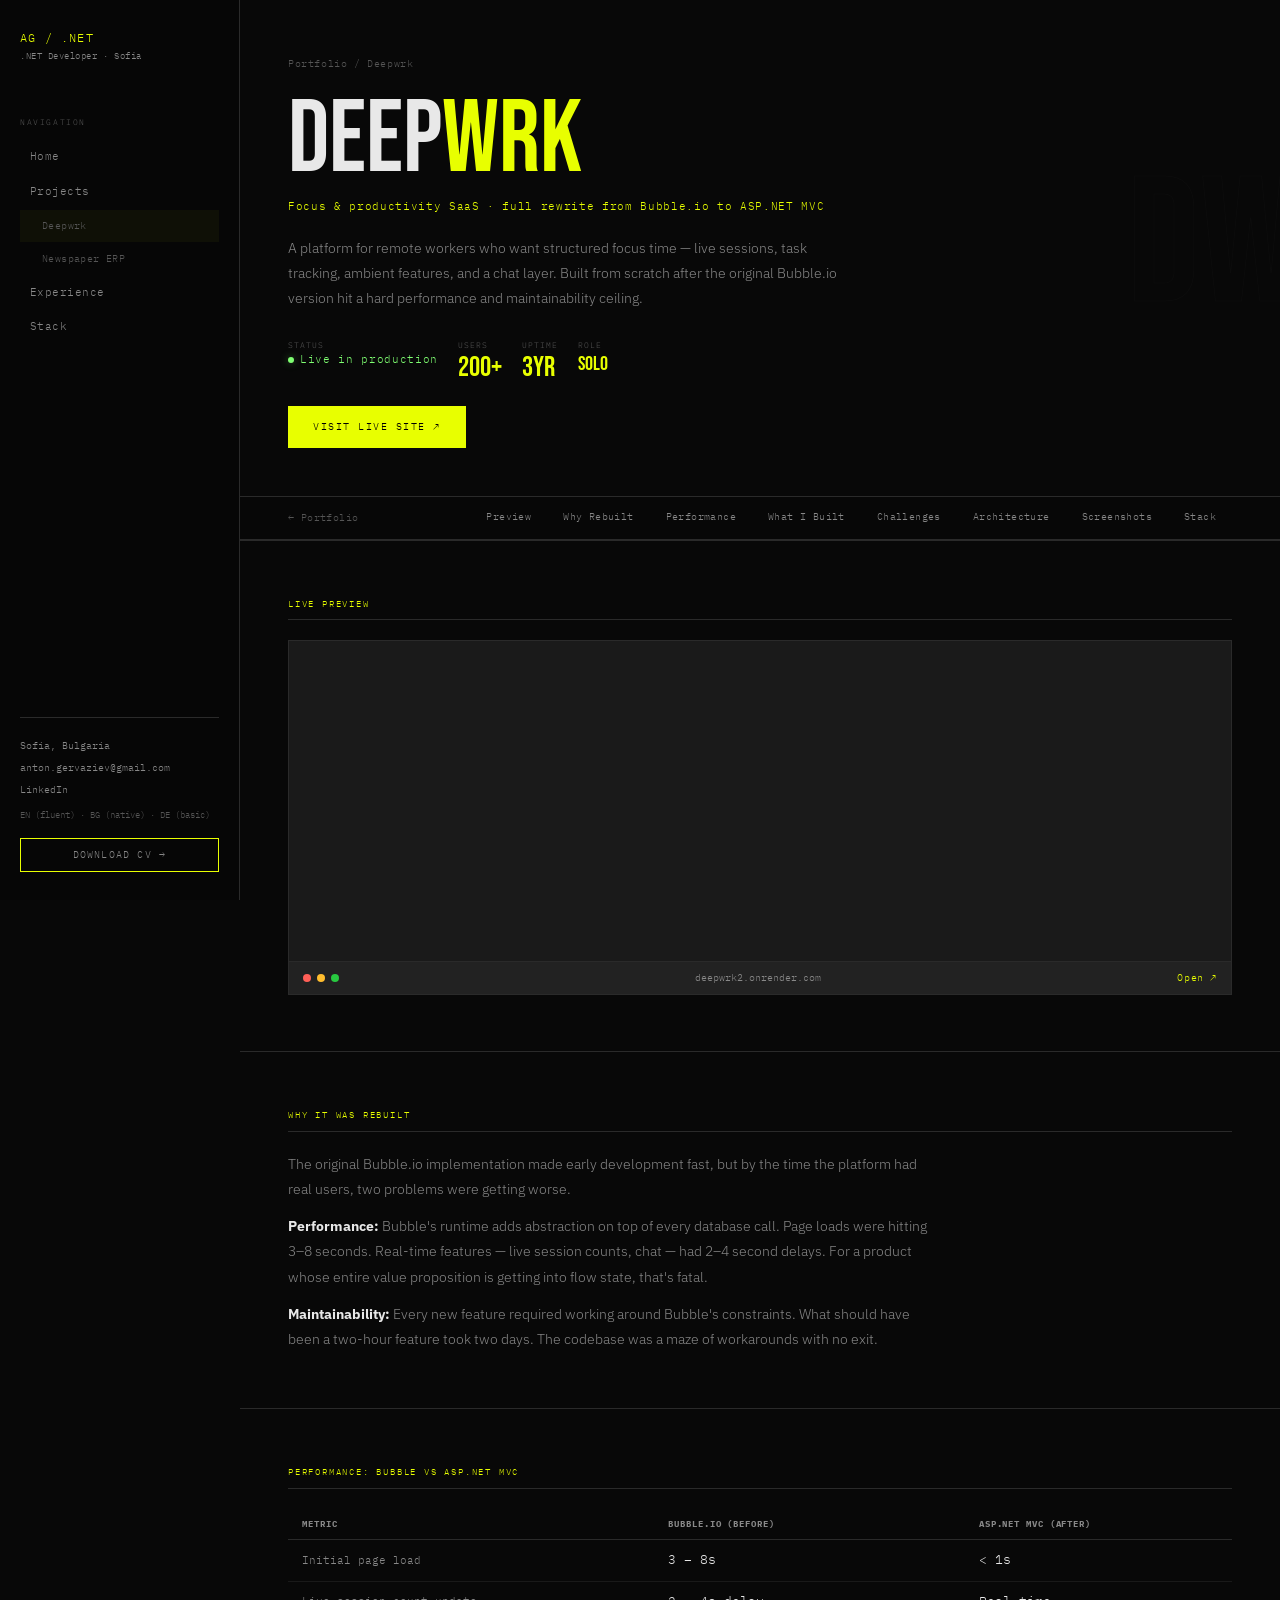
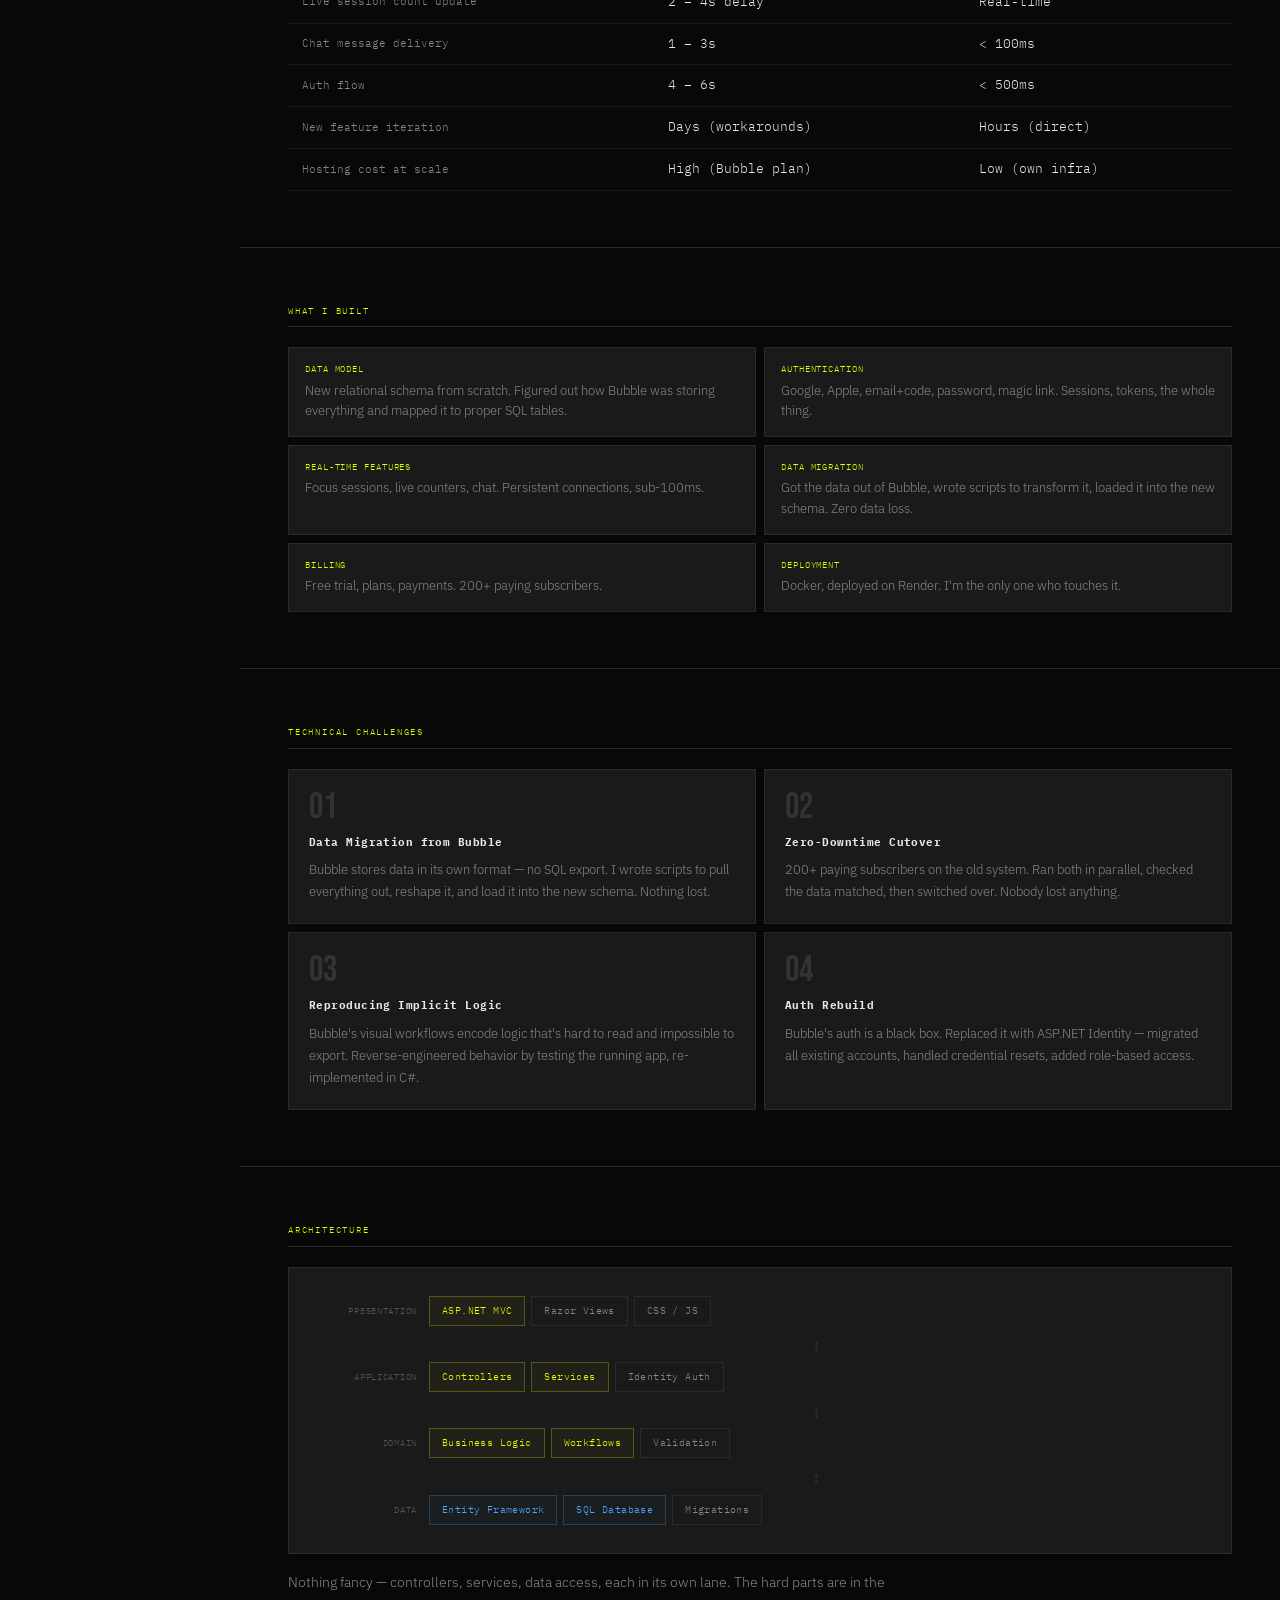
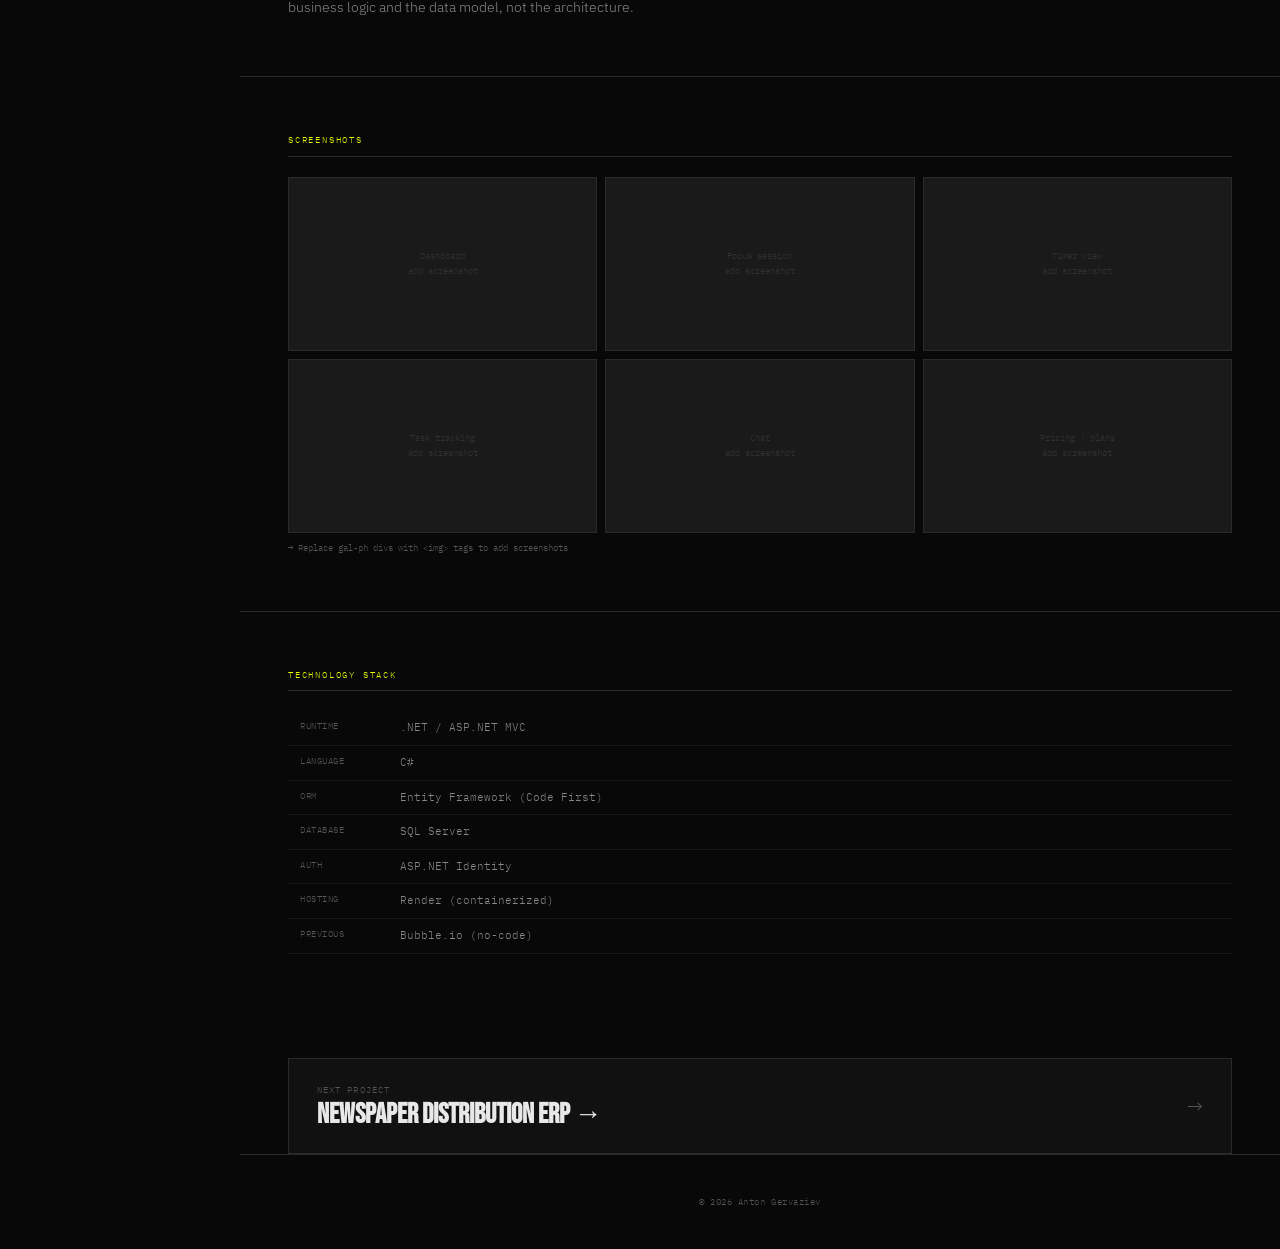
==== deepwrk.html @ 45babeec "Initial commit: portfolio split into 3 pages + shared CSS Co-Authored-By: Claude Opus 4.6 <noreply@a" ====
<!DOCTYPE html>
<html lang="en">
<head>
<meta charset="UTF-8">
<meta name="viewport" content="width=device-width, initial-scale=1.0">
<title>Deepwrk — Anton Gervaziev</title>
<link rel="preconnect" href="https://fonts.googleapis.com">
<link href="https://fonts.googleapis.com/css2?family=Bebas+Neue&family=IBM+Plex+Mono:wght@400;500&family=IBM+Plex+Sans:ital,wght@0,300;0,400;0,500;1,300&display=swap" rel="stylesheet">
<link rel="stylesheet" href="style.css">
</head>
<body>

<!-- ═══════════════════ SIDEBAR ═══════════════════ -->
<aside class="sidebar" id="sidebar">
  <div class="sb-identity">
    <a class="sb-name" href="index.html">AG / .NET</a>
    <div class="sb-role">.NET Developer · Sofia</div>
  </div>

  <div class="sb-label">Navigation</div>
  <div class="sb-nav">
    <a href="index.html">Home</a>
    <a href="index.html#projects">Projects</a>
    <a class="sb-sub active" href="deepwrk.html">Deepwrk</a>
    <a class="sb-sub" href="newspaper.html">Newspaper ERP</a>
    <a href="index.html#experience">Experience</a>
    <a href="index.html#skills">Stack</a>
  </div>

  <div class="sb-contact">
    <div class="location">Sofia, Bulgaria</div>
    <a href="mailto:anton.gervaziev@gmail.com">anton.gervaziev@gmail.com</a>
    <a href="https://linkedin.com/in/antongervaziev-6888199a" target="_blank">LinkedIn</a>
    <div class="languages">EN (fluent) · BG (native) · DE (basic)</div>
    <a class="cv-btn" href="Anton_Gervaziev_CV.pdf" download>Download CV →</a>
  </div>
</aside>

<header class="mobile-header">
  <div class="mh-inner">
    <a class="mh-name" href="index.html">AG / .NET</a>
    <button class="mh-menu" onclick="document.getElementById('sidebar').classList.toggle('open');document.getElementById('overlay').classList.toggle('open');">Menu</button>
  </div>
</header>
<div class="sidebar-overlay" id="overlay" onclick="document.getElementById('sidebar').classList.remove('open');this.classList.remove('open');"></div>

<div class="main">

  <div class="proj-hero" id="dw-overview">
    <div class="bg-text">DW</div>
    <div class="breadcrumb"><a href="index.html">Portfolio</a> / Deepwrk</div>
    <div class="title">Deep<em>Wrk</em></div>
    <div class="sub">Focus & productivity SaaS · full rewrite from Bubble.io to ASP.NET MVC</div>
    <p class="desc">A platform for remote workers who want structured focus time — live sessions, task tracking, ambient features, and a chat layer. Built from scratch after the original Bubble.io version hit a hard performance and maintainability ceiling.</p>
    <div class="meta-bar">
      <div class="meta-item"><div class="meta-label">Status</div><div class="meta-value live">Live in production</div></div>
      <div class="meta-item"><div class="meta-label">Users</div><div class="meta-value">200+</div></div>
      <div class="meta-item"><div class="meta-label">Uptime</div><div class="meta-value">3yr</div></div>
      <div class="meta-item"><div class="meta-label">Role</div><div class="meta-value" style="font-size:20px;">Solo</div></div>
    </div>
    <a class="visit-btn" href="https://deepwrk2.onrender.com" target="_blank" rel="noopener">Visit live site ↗</a>
  </div>

  <nav class="proj-nav">
    <a class="back-link" href="index.html">← Portfolio</a>
    <a href="#dw-preview">Preview</a>
    <a href="#dw-why">Why Rebuilt</a>
    <a href="#dw-performance">Performance</a>
    <a href="#dw-built">What I Built</a>
    <a href="#dw-challenges">Challenges</a>
    <a href="#dw-architecture">Architecture</a>
    <a href="#dw-screens">Screenshots</a>
    <a href="#dw-stack">Stack</a>
  </nav>

  <div class="pd-section" id="dw-preview">
    <div class="pd-label">Live Preview</div>
    <div class="preview-box">
      <div class="preview-box-inner"><iframe src="https://deepwrk2.onrender.com" loading="lazy" title="Deepwrk" sandbox="allow-scripts allow-same-origin"></iframe></div>
      <div class="preview-box-bar"><div class="preview-dots"><div class="preview-dot" style="background:#ff5f57;"></div><div class="preview-dot" style="background:#ffbd2e;"></div><div class="preview-dot" style="background:#28c840;"></div></div><div class="preview-url">deepwrk2.onrender.com</div><a href="https://deepwrk2.onrender.com" target="_blank" class="preview-link">Open ↗</a></div>
    </div>
  </div>

  <div class="pd-section" id="dw-why">
    <div class="pd-label">Why It Was Rebuilt</div>
    <div class="pd-text">
      <p>The original Bubble.io implementation made early development fast, but by the time the platform had real users, two problems were getting worse.</p>
      <p><strong>Performance:</strong> Bubble's runtime adds abstraction on top of every database call. Page loads were hitting 3–8 seconds. Real-time features — live session counts, chat — had 2–4 second delays. For a product whose entire value proposition is getting into flow state, that's fatal.</p>
      <p><strong>Maintainability:</strong> Every new feature required working around Bubble's constraints. What should have been a two-hour feature took two days. The codebase was a maze of workarounds with no exit.</p>
    </div>
  </div>

  <div class="pd-section" id="dw-performance">
    <div class="pd-label">Performance: Bubble vs ASP.NET MVC</div>
    <table class="perf-t">
      <thead><tr><th>Metric</th><th>Bubble.io (before)</th><th>ASP.NET MVC (after)</th></tr></thead>
      <tbody>
        <tr><td>Initial page load</td><td class="bad">3 – 8s</td><td class="good">&lt; 1s</td></tr>
        <tr><td>Live session count update</td><td class="bad">2 – 4s delay</td><td class="good">Real-time</td></tr>
        <tr><td>Chat message delivery</td><td class="bad">1 – 3s</td><td class="good">&lt; 100ms</td></tr>
        <tr><td>Auth flow</td><td class="bad">4 – 6s</td><td class="good">&lt; 500ms</td></tr>
        <tr><td>New feature iteration</td><td class="bad">Days (workarounds)</td><td class="good">Hours (direct)</td></tr>
        <tr><td>Hosting cost at scale</td><td class="bad">High (Bubble plan)</td><td class="good">Low (own infra)</td></tr>
      </tbody>
    </table>
  </div>

  <div class="pd-section" id="dw-built">
    <div class="pd-label">What I Built</div>
    <div class="tech-grid">
      <div class="tg-item"><div class="tg-label">Data model</div><div class="tg-val">New relational schema from scratch. Figured out how Bubble was storing everything and mapped it to proper SQL tables.</div></div>
      <div class="tg-item"><div class="tg-label">Authentication</div><div class="tg-val">Google, Apple, email+code, password, magic link. Sessions, tokens, the whole thing.</div></div>
      <div class="tg-item"><div class="tg-label">Real-time features</div><div class="tg-val">Focus sessions, live counters, chat. Persistent connections, sub-100ms.</div></div>
      <div class="tg-item"><div class="tg-label">Data migration</div><div class="tg-val">Got the data out of Bubble, wrote scripts to transform it, loaded it into the new schema. Zero data loss.</div></div>
      <div class="tg-item"><div class="tg-label">Billing</div><div class="tg-val">Free trial, plans, payments. 200+ paying subscribers.</div></div>
      <div class="tg-item"><div class="tg-label">Deployment</div><div class="tg-val">Docker, deployed on Render. I'm the only one who touches it.</div></div>
    </div>
  </div>

  <div class="pd-section" id="dw-challenges">
    <div class="pd-label">Technical Challenges</div>
    <div class="challenge-grid">
      <div class="challenge-card"><div class="num">01</div><h4>Data Migration from Bubble</h4><p>Bubble stores data in its own format — no SQL export. I wrote scripts to pull everything out, reshape it, and load it into the new schema. Nothing lost.</p></div>
      <div class="challenge-card"><div class="num">02</div><h4>Zero-Downtime Cutover</h4><p>200+ paying subscribers on the old system. Ran both in parallel, checked the data matched, then switched over. Nobody lost anything.</p></div>
      <div class="challenge-card"><div class="num">03</div><h4>Reproducing Implicit Logic</h4><p>Bubble's visual workflows encode logic that's hard to read and impossible to export. Reverse-engineered behavior by testing the running app, re-implemented in C#.</p></div>
      <div class="challenge-card"><div class="num">04</div><h4>Auth Rebuild</h4><p>Bubble's auth is a black box. Replaced it with ASP.NET Identity — migrated all existing accounts, handled credential resets, added role-based access.</p></div>
    </div>
  </div>

  <div class="pd-section" id="dw-architecture">
    <div class="pd-label">Architecture</div>
    <div class="arch-box">
      <div class="arch-layer"><div class="arch-label">Presentation</div><div class="arch-blocks"><div class="arch-block p">ASP.NET MVC</div><div class="arch-block s">Razor Views</div><div class="arch-block s">CSS / JS</div></div></div>
      <div class="arch-arrow">↕</div>
      <div class="arch-layer"><div class="arch-label">Application</div><div class="arch-blocks"><div class="arch-block p">Controllers</div><div class="arch-block p">Services</div><div class="arch-block s">Identity Auth</div></div></div>
      <div class="arch-arrow">↕</div>
      <div class="arch-layer"><div class="arch-label">Domain</div><div class="arch-blocks"><div class="arch-block p">Business Logic</div><div class="arch-block p">Workflows</div><div class="arch-block s">Validation</div></div></div>
      <div class="arch-arrow">↕</div>
      <div class="arch-layer"><div class="arch-label">Data</div><div class="arch-blocks"><div class="arch-block d">Entity Framework</div><div class="arch-block d">SQL Database</div><div class="arch-block s">Migrations</div></div></div>
    </div>
    <div class="pd-text" style="margin-top:16px;"><p>Nothing fancy — controllers, services, data access, each in its own lane. The hard parts are in the business logic and the data model, not the architecture.</p></div>
  </div>

  <div class="pd-section" id="dw-screens">
    <div class="pd-label">Screenshots</div>
    <div class="gallery">
      <div class="gal-item"><div class="gal-ph">Dashboard<br>add screenshot</div></div>
      <div class="gal-item"><div class="gal-ph">Focus session<br>add screenshot</div></div>
      <div class="gal-item"><div class="gal-ph">Timer view<br>add screenshot</div></div>
      <div class="gal-item"><div class="gal-ph">Task tracking<br>add screenshot</div></div>
      <div class="gal-item"><div class="gal-ph">Chat<br>add screenshot</div></div>
      <div class="gal-item"><div class="gal-ph">Pricing / plans<br>add screenshot</div></div>
    </div>
    <p style="font-family:var(--mono);font-size:9px;color:var(--muted);margin-top:8px;">→ Replace gal-ph divs with &lt;img&gt; tags to add screenshots</p>
  </div>

  <div class="pd-section" id="dw-stack">
    <div class="pd-label">Technology Stack</div>
    <div class="stack-table">
      <span class="sk-label">Runtime</span><span class="sk-val">.NET / ASP.NET MVC</span>
      <span class="sk-label">Language</span><span class="sk-val">C#</span>
      <span class="sk-label">ORM</span><span class="sk-val">Entity Framework (Code First)</span>
      <span class="sk-label">Database</span><span class="sk-val">SQL Server</span>
      <span class="sk-label">Auth</span><span class="sk-val">ASP.NET Identity</span>
      <span class="sk-label">Hosting</span><span class="sk-val">Render (containerized)</span>
      <span class="sk-label">Previous</span><span class="sk-val">Bubble.io (no-code)</span>
    </div>
  </div>

  <a class="next-project" href="newspaper.html"><div><div class="next-label">Next Project</div><h3>Newspaper Distribution ERP →</h3></div><span class="arrow">→</span></a>
  <div class="detail-footer">© 2026 Anton Gervaziev</div>

</div>

<script>
// Scroll-tracking for inline project nav
window.addEventListener('scroll',()=>{
  const sections=document.querySelectorAll('.proj-hero[id], .pd-section[id]');
  let current='';
  sections.forEach(s=>{
    const rect=s.getBoundingClientRect();
    if(rect.top<=150) current=s.getAttribute('id');
  });
  document.querySelectorAll('.proj-nav a[href^="#"]').forEach(a=>{
    a.classList.remove('active');
    if(a.getAttribute('href')==='#'+current) a.classList.add('active');
  });
});
</script>
</body>
</html>
---- style.css ----
:root{
  --bg:#080808;--bg2:#111;--bg3:#1a1a1a;--bg4:#222;--sidebar-bg:#060606;
  --border:#2a2a2a;--border2:#333;
  --text:#e8e8e8;--muted:#555;--muted2:#888;
  --accent:#e8ff00;--accent2:#ff4500;--blue:#4da6ff;
  --display:'Bebas Neue',sans-serif;
  --sans:'IBM Plex Sans',sans-serif;
  --mono:'IBM Plex Mono',monospace;
}
*{margin:0;padding:0;box-sizing:border-box;}
html{scroll-behavior:smooth;}
body{background:var(--bg);color:var(--text);font-family:var(--sans);font-weight:300;line-height:1.6;overflow-x:hidden;}

/* ═══ SIDEBAR ═══ */
.sidebar{position:fixed;top:0;left:0;width:240px;height:100vh;background:var(--sidebar-bg);border-right:1px solid var(--border);display:flex;flex-direction:column;padding:28px 20px;overflow-y:auto;z-index:50;}
.sb-identity{margin-bottom:28px;}
.sb-name{font-family:var(--mono);font-size:12px;color:var(--accent);letter-spacing:.1em;text-decoration:none;display:block;margin-bottom:2px;}
.sb-role{font-family:var(--mono);font-size:9px;color:var(--muted2);letter-spacing:.06em;}
.sb-label{font-family:var(--mono);font-size:8px;letter-spacing:.2em;text-transform:uppercase;color:var(--muted);margin-bottom:12px;margin-top:24px;}
.sb-label:first-child{margin-top:0;}
.sb-nav{display:flex;flex-direction:column;gap:1px;}
.sb-nav a{display:block;padding:8px 10px;font-family:var(--mono);font-size:11px;color:var(--muted2);text-decoration:none;letter-spacing:.04em;transition:all .15s;}
.sb-nav a:hover{color:var(--text);background:var(--bg3);}
.sb-nav a.active{color:var(--accent);background:rgba(232,255,0,.04);}
.sb-nav a.sb-sub{padding-left:22px;font-size:10px;color:var(--muted);}
.sb-nav a.sb-sub:hover{color:var(--text);}
.sb-contact{margin-top:auto;padding-top:20px;border-top:1px solid var(--border);display:flex;flex-direction:column;gap:6px;}
.sb-contact .location{font-family:var(--mono);font-size:10px;color:var(--muted2);}
.sb-contact a{font-family:var(--mono);font-size:10px;color:var(--muted2);text-decoration:none;transition:color .15s;}
.sb-contact a:hover{color:var(--accent);}
.sb-contact .languages{font-family:var(--mono);font-size:9px;color:var(--muted);margin-top:4px;}
.cv-btn{display:inline-block;margin-top:10px;padding:8px 14px;font-family:var(--mono);font-size:9px;letter-spacing:.12em;text-transform:uppercase;color:var(--accent);border:1px solid var(--accent);text-align:center;transition:all .2s;}
.cv-btn:hover{background:var(--accent);color:#000;}

/* ═══ MOBILE ═══ */
.mobile-header{display:none;position:fixed;top:0;left:0;right:0;z-index:30;background:rgba(8,8,8,.95);border-bottom:1px solid var(--border);padding:14px 20px;}
.mh-inner{display:flex;align-items:center;justify-content:space-between;}
.mobile-header .mh-name{font-family:var(--mono);font-size:12px;color:var(--accent);text-decoration:none;letter-spacing:.1em;}
.mobile-header .mh-menu{background:none;border:1px solid var(--border);color:var(--muted2);padding:6px 12px;font-family:var(--mono);font-size:9px;cursor:pointer;letter-spacing:.1em;text-transform:uppercase;}
.sidebar-overlay{display:none;position:fixed;inset:0;background:rgba(0,0,0,.7);z-index:40;}

/* ═══ MAIN ═══ */
.main{margin-left:240px;}

/* ═══ HERO ═══ */
.hero{min-height:100dvh;display:flex;flex-direction:column;justify-content:center;padding:0 48px;position:relative;overflow:hidden;}
.hero-bg{position:absolute;top:50%;left:-10px;transform:translateY(-50%);font-family:var(--display);font-size:clamp(140px,20vw,300px);color:transparent;-webkit-text-stroke:1px rgba(255,255,255,.03);line-height:.85;pointer-events:none;user-select:none;}
.hero-tag{font-family:var(--mono);font-size:10px;color:var(--accent);letter-spacing:.2em;text-transform:uppercase;margin-bottom:20px;display:flex;align-items:center;gap:10px;}
.hero-tag::before{content:'';display:block;width:36px;height:1px;background:var(--accent);}
.page-h1{font-family:var(--display);font-size:clamp(60px,10vw,140px);line-height:.88;letter-spacing:-.01em;margin-bottom:36px;}
.page-h1 em{color:var(--accent);font-style:normal;}
.hero-cta{position:absolute;bottom:72px;right:48px;display:flex;flex-direction:column;align-items:flex-end;gap:10px;}
.btn{display:inline-flex;align-items:center;gap:8px;padding:12px 24px;font-family:var(--mono);font-size:10px;letter-spacing:.15em;text-transform:uppercase;text-decoration:none;border:1px solid;transition:all .2s;cursor:pointer;background:none;}
.btn-y{background:var(--accent);color:#000;border-color:var(--accent);}
.btn-y:hover{background:transparent;color:var(--accent);}
.btn-g{background:transparent;color:var(--text);border-color:var(--border);}
.btn-g:hover{border-color:var(--text);}
.copy-toast{position:fixed;bottom:32px;left:50%;transform:translateX(-50%) translateY(20px);font-family:var(--mono);font-size:11px;color:#000;background:var(--accent);padding:10px 24px;letter-spacing:.06em;opacity:0;transition:all .3s;pointer-events:none;z-index:9000;}
.copy-toast.show{opacity:1;transform:translateX(-50%) translateY(0);}
.hero-bottom{display:grid;grid-template-columns:1fr 1fr;gap:40px;max-width:700px;}
.hero-desc{font-size:14px;color:var(--muted2);line-height:1.8;font-style:italic;}
.stats{display:grid;grid-template-columns:1fr 1fr;gap:20px;}
.stat{border-top:1px solid var(--border);}
.stat-n{font-family:var(--display);font-size:42px;color:var(--accent);line-height:1;padding-top:12px;}
.stat-l{font-family:var(--mono);font-size:9px;color:var(--muted2);letter-spacing:.1em;text-transform:uppercase;margin-top:3px;}

/* ═══ SECTIONS ═══ */
section{padding:100px 48px;border-top:1px solid var(--border);}
.sec-head{margin-bottom:64px;}
.sec-n{font-family:var(--mono);font-size:10px;color:var(--accent);letter-spacing:.2em;margin-bottom:8px;}
.sec-t{font-family:var(--display);font-size:clamp(40px,5.5vw,80px);line-height:.92;color:var(--text);letter-spacing:-.01em;}

/* ═══ PROJECT INDEX ═══ */
.proj-index{display:flex;flex-direction:column;gap:2px;}
.proj-row{display:grid;grid-template-columns:60px 1fr auto;align-items:center;gap:28px;padding:24px 28px;background:var(--bg2);border:1px solid var(--border);text-decoration:none;color:var(--text);transition:all .2s;}
.proj-row:hover{border-color:var(--accent);background:var(--bg3);}
.proj-row:hover .proj-arrow{color:var(--accent);transform:translateX(4px);}
.proj-num{font-family:var(--display);font-size:36px;color:var(--border2);line-height:1;}
.proj-name{font-family:var(--display);font-size:26px;line-height:1;margin-bottom:4px;}
.proj-tagline{font-family:var(--mono);font-size:10px;color:var(--muted2);letter-spacing:.04em;}
.proj-meta{display:flex;gap:6px;flex-wrap:wrap;margin-top:8px;}
.tag{font-family:var(--mono);font-size:9px;letter-spacing:.08em;padding:3px 8px;border:1px solid var(--border);color:var(--muted2);text-transform:uppercase;}
.tag.live{border-color:rgba(232,255,0,.3);color:var(--accent);}
.proj-arrow{font-size:18px;color:var(--muted);transition:all .2s;}

/* ═══ EXPERIENCE ═══ */
.exp-row{display:grid;grid-template-columns:160px 1fr;gap:36px;padding:36px 0;border-bottom:1px solid var(--border);}
.exp-row:first-child{padding-top:0;}
.exp-date{font-family:var(--mono);font-size:10px;color:var(--muted2);padding-top:5px;letter-spacing:.06em;}
.exp-co{font-family:var(--display);font-size:30px;line-height:1;margin-bottom:6px;}
.exp-role{font-family:var(--mono);font-size:11px;color:var(--accent);letter-spacing:.06em;margin-bottom:14px;}
.bullets{list-style:none;display:flex;flex-direction:column;gap:6px;}
.bullets li{font-size:13px;color:var(--muted2);padding-left:14px;position:relative;line-height:1.6;}
.bullets li::before{content:'→';position:absolute;left:0;color:var(--accent);font-size:10px;}

/* ═══ SKILLS ═══ */
.skill-g{display:grid;grid-template-columns:repeat(3,1fr);gap:2px;}
.skill-b{background:var(--bg2);border:1px solid var(--border);padding:28px;}
.skill-bl{font-family:var(--mono);font-size:9px;color:var(--accent);letter-spacing:.2em;text-transform:uppercase;margin-bottom:18px;}
.skill-li{display:flex;flex-direction:column;gap:7px;}
.sk{font-family:var(--mono);font-size:11px;color:var(--text);display:flex;align-items:center;gap:8px;}
.sk::before{content:'';display:block;width:5px;height:5px;background:var(--border);flex-shrink:0;}
.sk.p::before{background:var(--accent);}

/* ═══ FOOTER ═══ */
footer{padding:56px 48px;border-top:1px solid var(--border);display:flex;align-items:center;justify-content:space-between;}
.ft-name{font-family:var(--display);font-size:48px;color:transparent;-webkit-text-stroke:1px var(--border);}
.ft-links{display:flex;flex-direction:column;align-items:flex-end;gap:8px;}
.ft-links a{font-family:var(--mono);font-size:10px;color:var(--muted2);text-decoration:none;letter-spacing:.08em;transition:color .2s;}
.ft-links a:hover{color:var(--accent);}

/* ═══ PROJECT DETAIL VIEW ═══ */
.proj-hero{padding:56px 48px 48px;border-bottom:1px solid var(--border);position:relative;overflow:hidden;}
.proj-hero .bg-text{position:absolute;top:50%;right:-20px;transform:translateY(-50%);font-family:var(--display);font-size:clamp(100px,14vw,220px);color:transparent;-webkit-text-stroke:1px rgba(255,255,255,.02);line-height:.85;pointer-events:none;}
.breadcrumb{font-family:var(--mono);font-size:10px;color:var(--muted);letter-spacing:.06em;margin-bottom:24px;}
.breadcrumb a{color:var(--muted);text-decoration:none;transition:color .15s;}
.breadcrumb a:hover{color:var(--accent);}
.proj-hero .title{font-family:var(--display);font-size:clamp(56px,8vw,120px);line-height:.88;margin-bottom:12px;}
.proj-hero .title em{color:var(--accent);font-style:normal;}
.proj-hero .sub{font-family:var(--mono);font-size:11px;color:var(--accent);letter-spacing:.06em;margin-bottom:20px;}
.proj-hero .desc{font-size:14px;color:var(--muted2);line-height:1.8;max-width:560px;margin-bottom:28px;}
.meta-bar{display:flex;flex-wrap:wrap;gap:20px;}
.meta-item .meta-label{font-family:var(--mono);font-size:8px;letter-spacing:.12em;text-transform:uppercase;color:var(--muted);margin-bottom:2px;}
.meta-item .meta-value{font-family:var(--display);font-size:28px;color:var(--accent);line-height:1;}
.meta-item .meta-value.live{color:#7fff72;display:flex;align-items:center;gap:6px;font-family:var(--mono);font-size:11px;letter-spacing:.06em;}
.meta-item .meta-value.live::before{content:'';width:6px;height:6px;border-radius:50%;background:#7fff72;box-shadow:0 0 8px rgba(127,255,114,.4);}
.visit-btn{display:inline-flex;align-items:center;gap:8px;margin-top:24px;padding:12px 24px;font-family:var(--mono);font-size:10px;letter-spacing:.15em;text-transform:uppercase;text-decoration:none;background:var(--accent);color:#000;border:1px solid var(--accent);transition:all .2s;}
.visit-btn:hover{background:transparent;color:var(--accent);}

/* Detail sections */
.pd-section{padding:56px 48px;border-top:1px solid var(--border);}
.pd-label{font-family:var(--mono);font-size:9px;color:var(--accent);letter-spacing:.2em;text-transform:uppercase;margin-bottom:20px;padding-bottom:8px;border-bottom:1px solid var(--border);}
.pd-text{font-size:14px;color:var(--muted2);line-height:1.8;max-width:640px;}
.pd-text p+p{margin-top:12px;}
.pd-text strong{color:var(--text);}

/* Performance table */
.perf-t{width:100%;border-collapse:collapse;margin-top:16px;}
.perf-t th{font-family:var(--mono);font-size:9px;color:var(--muted2);letter-spacing:.1em;text-transform:uppercase;text-align:left;padding:8px 14px;border-bottom:1px solid var(--border);}
.perf-t td{font-size:13px;padding:10px 14px;border-bottom:1px solid rgba(42,42,42,.5);color:var(--text);}
.perf-t td:first-child{color:var(--muted2);font-family:var(--mono);font-size:11px;}
.bad{color:#ff6b6b;font-family:var(--mono);font-size:11px;}
.good{color:#7fff72;font-family:var(--mono);font-size:11px;}

/* Tech grid */
.tech-grid{display:grid;grid-template-columns:1fr 1fr;gap:8px;margin-top:14px;}
.tg-item{background:var(--bg3);border:1px solid var(--border);padding:14px 16px;}
.tg-label{font-family:var(--mono);font-size:9px;color:var(--accent);letter-spacing:.1em;text-transform:uppercase;margin-bottom:4px;}
.tg-val{font-size:13px;color:var(--muted2);}

/* Challenges */
.challenge-grid{display:grid;grid-template-columns:1fr 1fr;gap:8px;margin-top:14px;}
.challenge-card{background:var(--bg3);border:1px solid var(--border);padding:20px;}
.challenge-card .num{font-family:var(--display);font-size:36px;color:var(--border2);line-height:1;margin-bottom:8px;}
.challenge-card h4{font-family:var(--mono);font-size:11px;color:var(--text);letter-spacing:.04em;margin-bottom:8px;}
.challenge-card p{font-size:13px;color:var(--muted2);line-height:1.7;}

/* Architecture */
.arch-box{background:var(--bg3);border:1px solid var(--border);padding:28px;margin-top:14px;}
.arch-layer{display:flex;gap:12px;margin-bottom:10px;align-items:center;}
.arch-layer:last-child{margin-bottom:0;}
.arch-label{width:100px;flex-shrink:0;font-family:var(--mono);font-size:9px;text-transform:uppercase;letter-spacing:.08em;color:var(--muted);text-align:right;}
.arch-blocks{display:flex;gap:6px;flex-wrap:wrap;flex:1;}
.arch-block{padding:6px 12px;font-family:var(--mono);font-size:10px;letter-spacing:.04em;border:1px solid;}
.arch-block.p{border-color:rgba(232,255,0,.25);color:var(--accent);background:rgba(232,255,0,.03);}
.arch-block.s{border-color:var(--border);color:var(--muted2);background:var(--bg3);}
.arch-block.d{border-color:rgba(77,166,255,.25);color:var(--blue);background:rgba(77,166,255,.03);}
.arch-arrow{text-align:center;color:var(--border2);font-family:var(--mono);font-size:14px;margin:4px 0;padding-left:112px;}

/* Gallery */
.gallery{display:grid;grid-template-columns:repeat(3,1fr);gap:8px;margin-top:14px;}
.gal-item{background:var(--bg3);border:1px solid var(--border);aspect-ratio:16/9;display:flex;align-items:center;justify-content:center;overflow:hidden;transition:border-color .2s;}
.gal-item:hover{border-color:var(--accent);}
.gal-item img{width:100%;height:100%;object-fit:cover;}
.gal-ph{text-align:center;font-family:var(--mono);font-size:9px;color:var(--muted);opacity:.4;}

/* Live preview */
.preview-box{background:var(--bg3);border:1px solid var(--border);overflow:hidden;margin-top:14px;}
.preview-box-inner{width:100%;height:320px;position:relative;overflow:hidden;}
.preview-box-inner iframe{width:1280px;height:800px;transform:scale(.30);transform-origin:top left;border:none;}
.preview-box-bar{display:flex;align-items:center;justify-content:space-between;padding:8px 14px;border-top:1px solid var(--border);background:var(--bg4);}
.preview-dots{display:flex;gap:6px;}
.preview-dot{width:8px;height:8px;border-radius:50%;}
.preview-url{font-family:var(--mono);font-size:10px;color:var(--muted2);}
.preview-link{font-family:var(--mono);font-size:10px;color:var(--accent);text-decoration:none;letter-spacing:.06em;}

/* Stack table */
.stack-table{display:grid;grid-template-columns:100px 1fr;gap:0;margin-top:14px;}
.stack-table span{padding:8px 12px;font-family:var(--mono);font-size:11px;border-bottom:1px solid rgba(42,42,42,.5);}
.stack-table .sk-label{color:var(--muted);font-size:9px;letter-spacing:.06em;text-transform:uppercase;}
.stack-table .sk-val{color:var(--muted2);}

/* Quotes */
.quote{background:var(--bg3);border:1px solid var(--border);border-left:3px solid var(--accent);padding:20px 24px;margin-bottom:10px;}
.quote-t{font-size:14px;color:var(--text);line-height:1.7;font-style:italic;margin-bottom:10px;}
.quote-a{font-family:var(--mono);font-size:9px;color:var(--muted2);letter-spacing:.06em;}
.quote-a span{color:var(--accent);}

/* Process timeline */
.timeline{position:relative;padding-left:28px;margin-top:14px;}
.timeline::before{content:'';position:absolute;left:7px;top:8px;bottom:8px;width:1px;background:var(--border);}
.tl-step{position:relative;margin-bottom:28px;}
.tl-step:last-child{margin-bottom:0;}
.tl-step::before{content:'';position:absolute;left:-28px;top:4px;width:14px;height:14px;background:var(--bg);border:2px solid var(--accent);z-index:1;}
.tl-phase{font-family:var(--mono);font-size:9px;color:var(--accent);letter-spacing:.12em;text-transform:uppercase;margin-bottom:4px;}
.tl-step h4{font-family:var(--mono);font-size:12px;color:var(--text);letter-spacing:.04em;margin-bottom:6px;}
.tl-step p{font-size:13px;color:var(--muted2);line-height:1.7;}

/* Next project link */
.next-project{display:flex;justify-content:space-between;align-items:center;background:var(--bg2);border:1px solid var(--border);padding:24px 28px;color:var(--text);text-decoration:none;transition:all .2s;margin:48px 48px 0;}
.next-project:hover{border-color:var(--accent);background:var(--bg3);}
.next-label{font-family:var(--mono);font-size:9px;color:var(--muted);letter-spacing:.12em;text-transform:uppercase;margin-bottom:4px;}
.next-project h3{font-family:var(--display);font-size:28px;line-height:1;}
.next-project .arrow{font-size:20px;color:var(--muted);transition:all .2s;}
.next-project:hover .arrow{color:var(--accent);transform:translateX(4px);}

/* Inline project nav */
.proj-nav{position:sticky;top:0;z-index:30;background:rgba(8,8,8,.92);backdrop-filter:blur(8px);border-bottom:1px solid var(--border);padding:0 48px;display:flex;align-items:center;gap:0;overflow-x:auto;-webkit-overflow-scrolling:touch;}
.proj-nav a{flex-shrink:0;padding:12px 16px;font-family:var(--mono);font-size:10px;color:var(--muted2);text-decoration:none;letter-spacing:.04em;border-bottom:2px solid transparent;transition:all .15s;white-space:nowrap;}
.proj-nav a:hover{color:var(--text);}
.proj-nav a.active{color:var(--accent);border-bottom-color:var(--accent);}
.proj-nav .back-link{color:var(--muted);margin-right:auto;padding-left:0;border-bottom:none;}
.proj-nav .back-link:hover{color:var(--accent);}
.proj-nav::-webkit-scrollbar{height:0;}

/* Detail footer */
.detail-footer{padding:40px 48px;border-top:1px solid var(--border);text-align:center;font-family:var(--mono);font-size:9px;color:var(--muted);letter-spacing:.06em;}

/* ═══ ANIMATIONS ═══ */
@keyframes fadeUp{from{opacity:0;transform:translateY(24px);}to{opacity:1;transform:translateY(0);}}
.hero .hero-tag{animation:fadeUp .7s ease forwards;animation-delay:.1s;opacity:0;}
.hero .page-h1{animation:fadeUp .7s ease forwards;animation-delay:.2s;opacity:0;}
.hero .hero-bottom{animation:fadeUp .7s ease forwards;animation-delay:.35s;opacity:0;}
::-webkit-scrollbar{width:4px;}::-webkit-scrollbar-track{background:var(--bg);}::-webkit-scrollbar-thumb{background:var(--border);}::-webkit-scrollbar-thumb:hover{background:var(--accent);}

/* ═══ RESPONSIVE ═══ */
@media(max-width:960px){
  .sidebar{display:none;}.sidebar.open{display:flex;z-index:200;}
  .sidebar-overlay.open{display:block;}.mobile-header{display:block;}
  .main{margin-left:0;}.hero{padding:0 24px 0;min-height:100dvh;padding-top:80px;}.hero-cta{position:static;align-items:flex-start;margin-top:24px;}
  section,.pd-section,.proj-hero{padding-left:24px;padding-right:24px;}
  .page-h1{font-size:clamp(48px,12vw,80px);}
  .hero-bottom{grid-template-columns:1fr;}.exp-row{grid-template-columns:1fr;gap:12px;}
  .skill-g{grid-template-columns:1fr;}.tech-grid,.challenge-grid{grid-template-columns:1fr;}
  .gallery{grid-template-columns:1fr 1fr;}
  footer{flex-direction:column;gap:24px;align-items:flex-start;padding:40px 24px;}
  .ft-links{align-items:flex-start;}
  .proj-row{grid-template-columns:40px 1fr auto;gap:16px;padding:18px 16px;}
  .proj-nav{padding:0 16px;}
  .proj-nav a{padding:10px 12px;font-size:9px;}
  .next-project{margin:32px 24px 0;}
  .arch-layer{flex-direction:column;align-items:flex-start;}.arch-label{text-align:left;width:auto;}.arch-arrow{padding-left:0;}
}
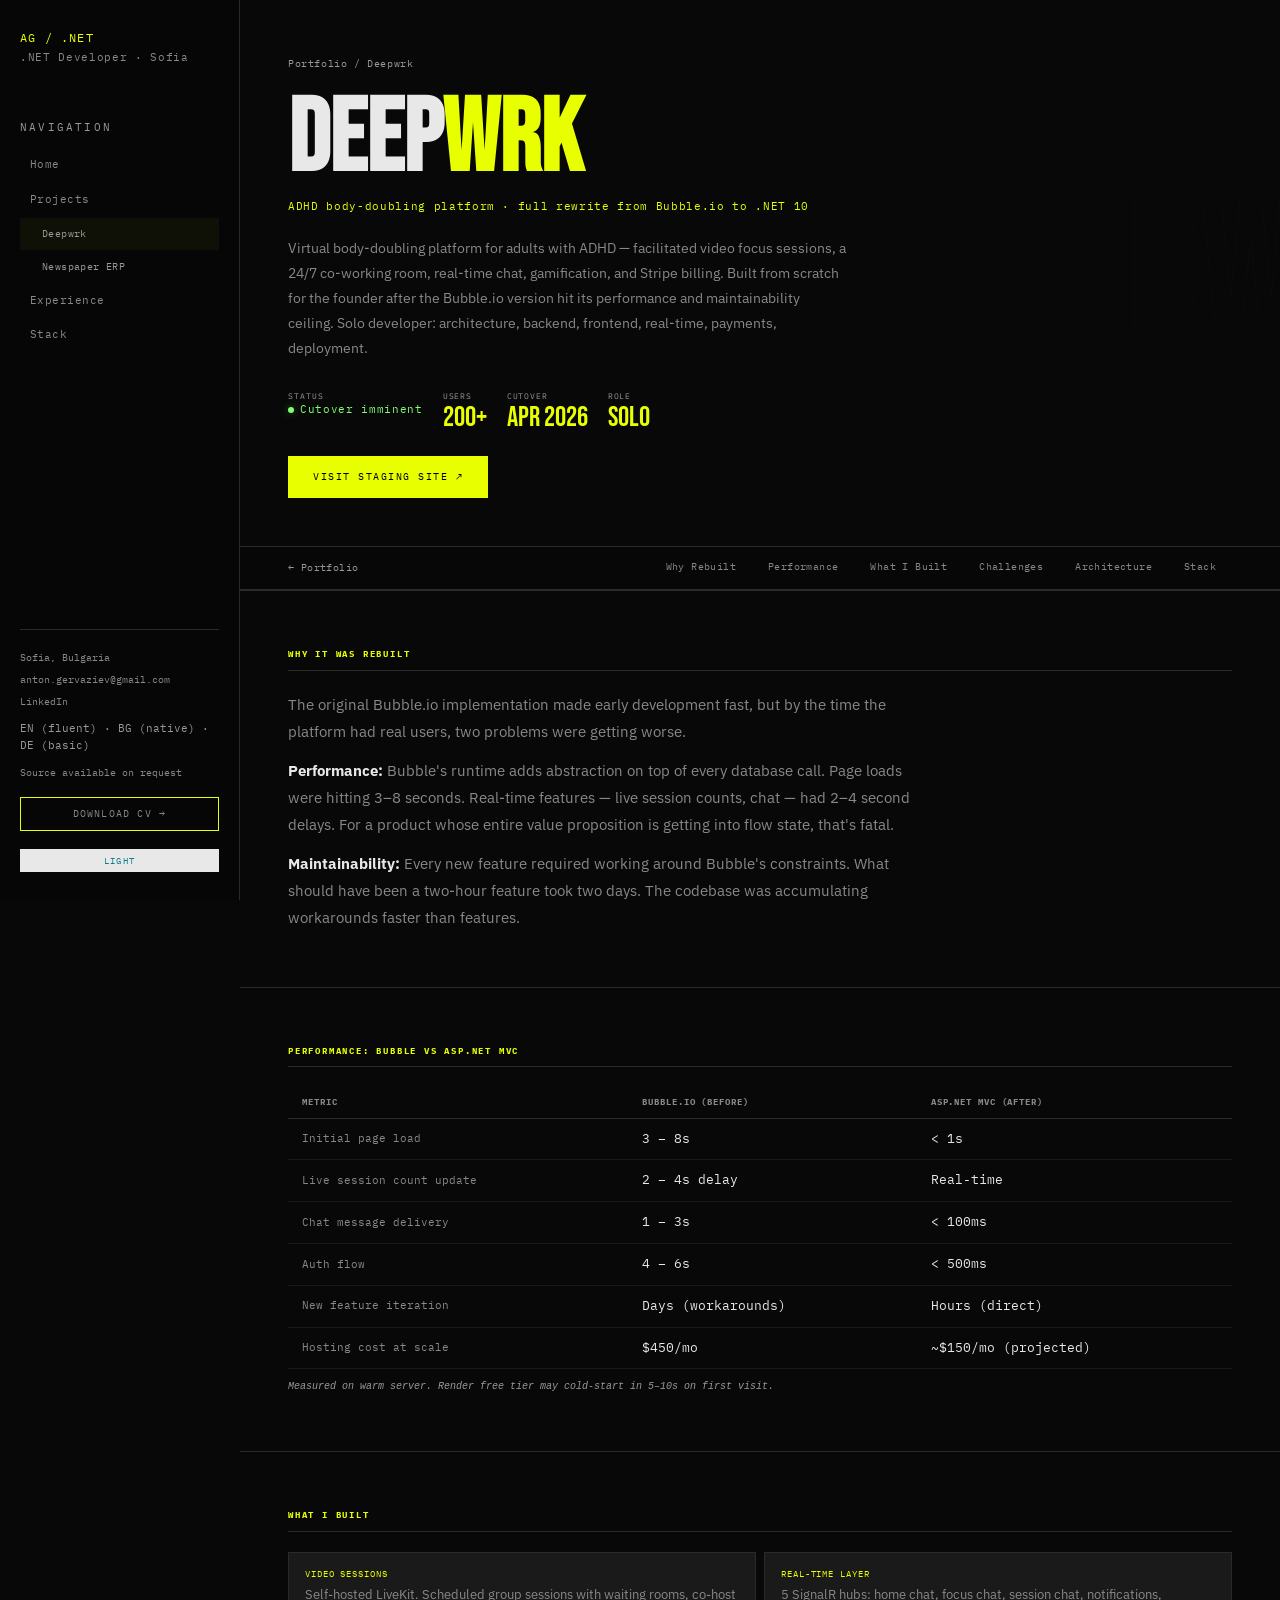
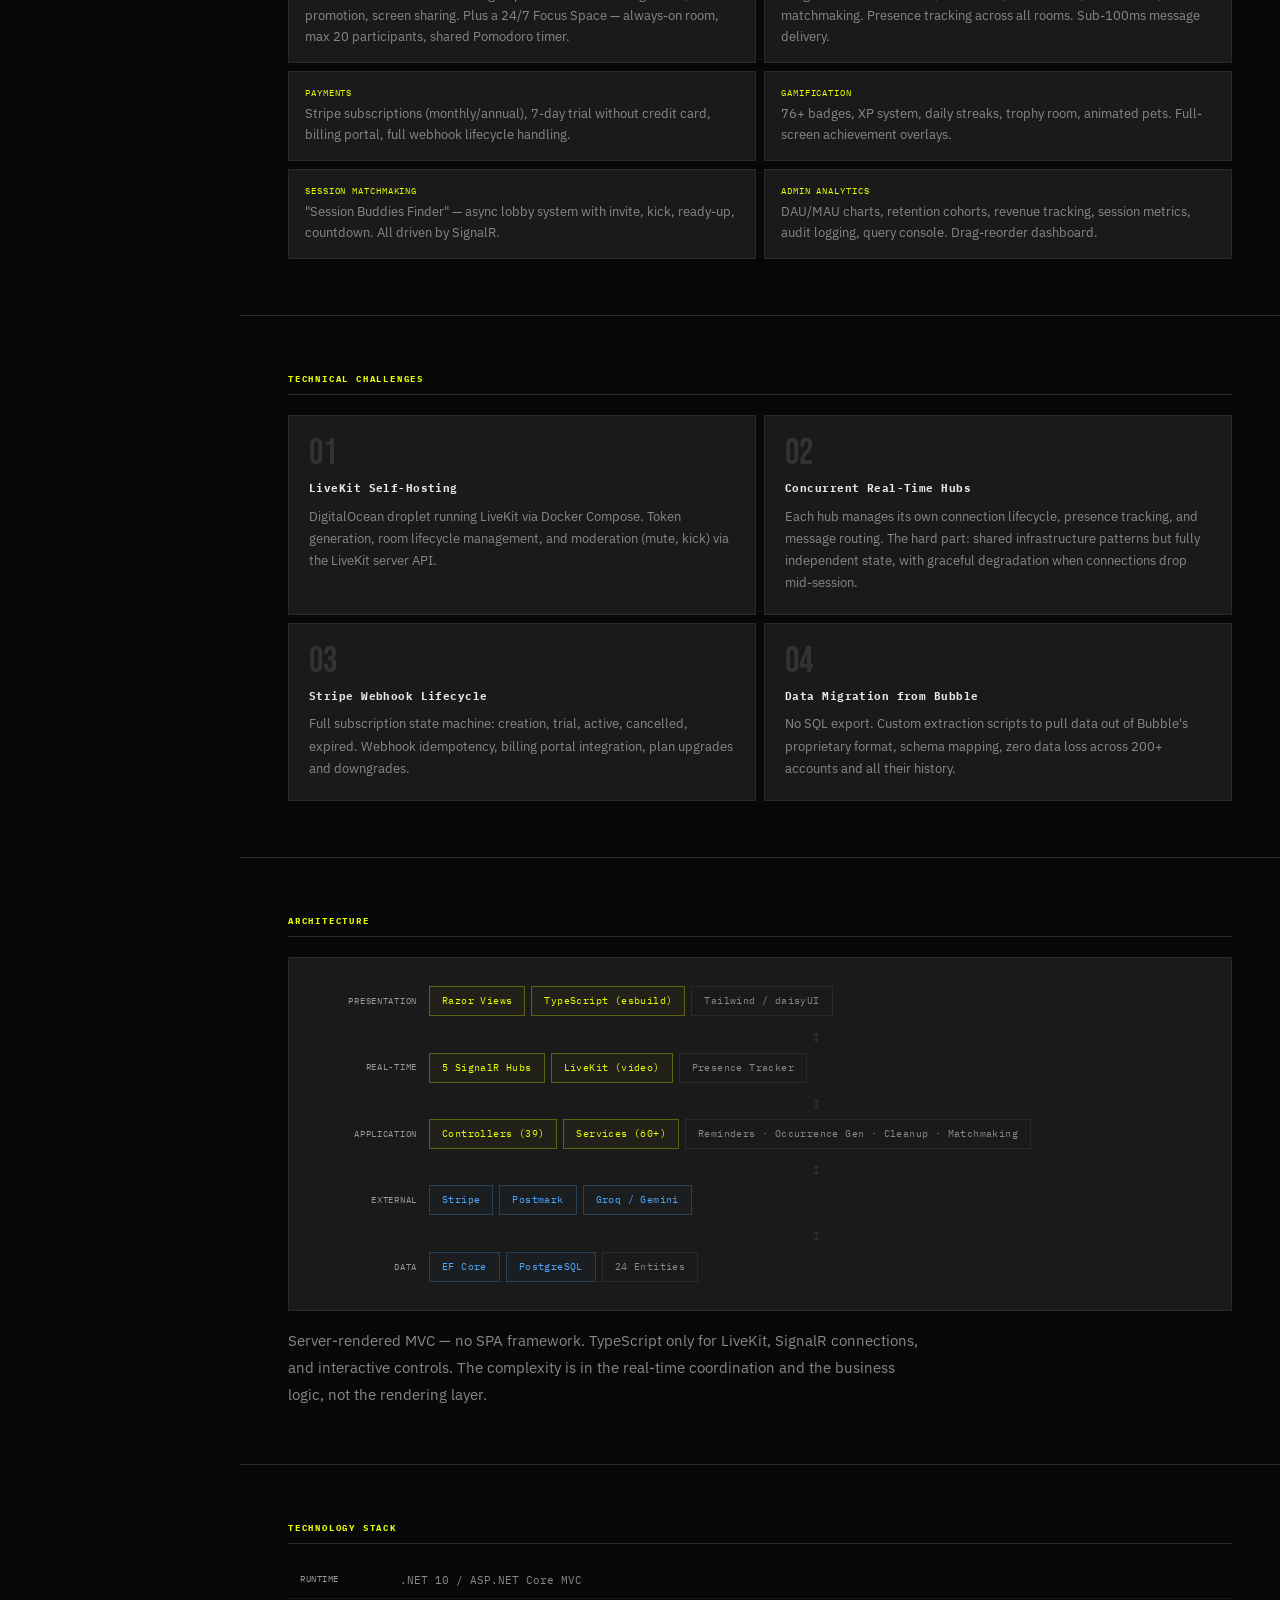
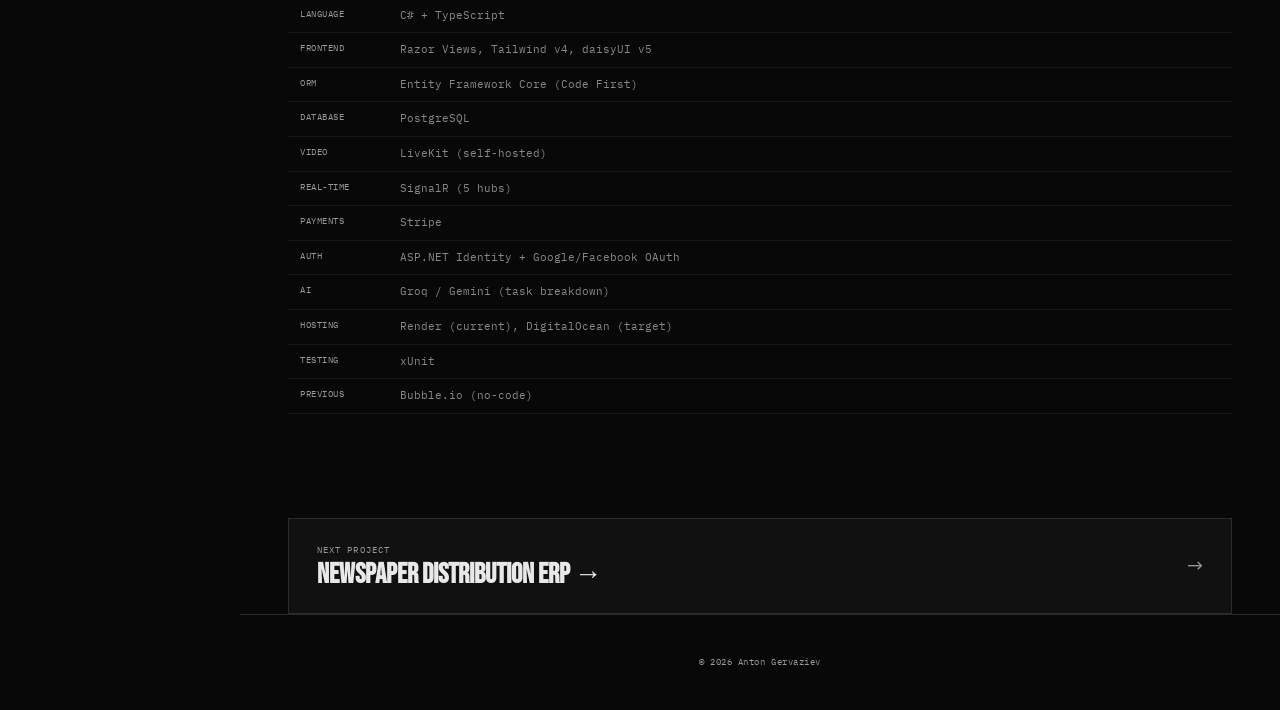
==== commit 71af643a: "Add shared.js, favicon, fix LinkedIn URL, fix CV hover - Add shared.js (theme toggle, scroll spy, mo" ====
--- a/deepwrk.html
+++ b/deepwrk.html
@@ -4,14 +4,22 @@
 <meta charset="UTF-8">
 <meta name="viewport" content="width=device-width, initial-scale=1.0">
 <title>Deepwrk — Anton Gervaziev</title>
+<meta name="description" content="Deepwrk — full platform rewrite from Bubble.io to .NET 10. LiveKit video, SignalR, Stripe payments, gamification. 200+ subscribers.">
+<meta property="og:title" content="Deepwrk — Anton Gervaziev">
+<meta property="og:description" content="ADHD body-doubling platform. Full rewrite from Bubble.io to .NET 10 with LiveKit video, Stripe, and real-time features.">
+<meta property="og:type" content="website">
 <link rel="preconnect" href="https://fonts.googleapis.com">
 <link href="https://fonts.googleapis.com/css2?family=Bebas+Neue&family=IBM+Plex+Mono:wght@400;500&family=IBM+Plex+Sans:ital,wght@0,300;0,400;0,500;1,300&display=swap" rel="stylesheet">
+<link rel="icon" href="favicon.svg" type="image/svg+xml">
 <link rel="stylesheet" href="style.css">
+<script>if(localStorage.getItem('theme')==='light')document.documentElement.dataset.theme='light';</script>
 </head>
 <body>
+<a class="skip-link" href="#main-content">Skip to content</a>
 
 <!-- ═══════════════════ SIDEBAR ═══════════════════ -->
-<aside class="sidebar" id="sidebar">
+<nav class="sidebar" id="sidebar" aria-label="Main navigation">
+  <button class="sb-close" aria-label="Close menu">&times;</button>
   <div class="sb-identity">
     <a class="sb-name" href="index.html">AG / .NET</a>
     <div class="sb-role">.NET Developer · Sofia</div>
@@ -30,69 +38,63 @@
   <div class="sb-contact">
     <div class="location">Sofia, Bulgaria</div>
     <a href="mailto:anton.gervaziev@gmail.com">anton.gervaziev@gmail.com</a>
-    <a href="https://linkedin.com/in/antongervaziev-6888199a" target="_blank">LinkedIn</a>
+    <a href="https://www.linkedin.com/in/anton-gervaziev-6888199a/" target="_blank" rel="noopener noreferrer">LinkedIn<span class="sr-only"> (opens in new tab)</span></a>
     <div class="languages">EN (fluent) · BG (native) · DE (basic)</div>
+    <div class="source-note">Source available on request</div>
     <a class="cv-btn" href="Anton_Gervaziev_CV.pdf" download>Download CV →</a>
+    <button class="theme-toggle sb-theme" aria-label="Switch to light mode">Light</button>
   </div>
-</aside>
+</nav>
 
 <header class="mobile-header">
   <div class="mh-inner">
     <a class="mh-name" href="index.html">AG / .NET</a>
-    <button class="mh-menu" onclick="document.getElementById('sidebar').classList.toggle('open');document.getElementById('overlay').classList.toggle('open');">Menu</button>
+    <button class="theme-toggle mh-theme" aria-label="Switch to light mode">Light</button>
+    <button class="mh-menu">Menu</button>
   </div>
 </header>
-<div class="sidebar-overlay" id="overlay" onclick="document.getElementById('sidebar').classList.remove('open');this.classList.remove('open');"></div>
+<div class="sidebar-overlay" id="overlay"></div>
 
-<div class="main">
+<main class="main" id="main-content">
 
   <div class="proj-hero" id="dw-overview">
-    <div class="bg-text">DW</div>
+    <div class="bg-text" aria-hidden="true">DW</div>
     <div class="breadcrumb"><a href="index.html">Portfolio</a> / Deepwrk</div>
-    <div class="title">Deep<em>Wrk</em></div>
-    <div class="sub">Focus & productivity SaaS · full rewrite from Bubble.io to ASP.NET MVC</div>
-    <p class="desc">A platform for remote workers who want structured focus time — live sessions, task tracking, ambient features, and a chat layer. Built from scratch after the original Bubble.io version hit a hard performance and maintainability ceiling.</p>
+    <h1 class="title">Deep<em>Wrk</em></h1>
+    <div class="sub">ADHD body-doubling platform · full rewrite from Bubble.io to .NET 10</div>
+    <p class="desc">Virtual body-doubling platform for adults with ADHD — facilitated video focus sessions, a 24/7 co-working room, real-time chat, gamification, and Stripe billing. Built from scratch for the founder after the Bubble.io version hit its performance and maintainability ceiling. Solo developer: architecture, backend, frontend, real-time, payments, deployment.</p>
     <div class="meta-bar">
-      <div class="meta-item"><div class="meta-label">Status</div><div class="meta-value live">Live in production</div></div>
+      <div class="meta-item"><div class="meta-label">Status</div><div class="meta-value live">Cutover imminent</div></div>
       <div class="meta-item"><div class="meta-label">Users</div><div class="meta-value">200+</div></div>
-      <div class="meta-item"><div class="meta-label">Uptime</div><div class="meta-value">3yr</div></div>
-      <div class="meta-item"><div class="meta-label">Role</div><div class="meta-value" style="font-size:20px;">Solo</div></div>
+      <div class="meta-item"><div class="meta-label">Cutover</div><div class="meta-value meta-value-sm">Apr 2026</div></div>
+      <div class="meta-item"><div class="meta-label">Role</div><div class="meta-value meta-value-sm">Solo</div></div>
     </div>
-    <a class="visit-btn" href="https://deepwrk2.onrender.com" target="_blank" rel="noopener">Visit live site ↗</a>
+    <a class="visit-btn" href="https://deepwrk2.onrender.com" target="_blank" rel="noopener noreferrer">Visit staging site ↗<span class="sr-only"> (opens in new tab)</span></a>
   </div>
 
   <nav class="proj-nav">
     <a class="back-link" href="index.html">← Portfolio</a>
-    <a href="#dw-preview">Preview</a>
     <a href="#dw-why">Why Rebuilt</a>
     <a href="#dw-performance">Performance</a>
     <a href="#dw-built">What I Built</a>
     <a href="#dw-challenges">Challenges</a>
     <a href="#dw-architecture">Architecture</a>
-    <a href="#dw-screens">Screenshots</a>
     <a href="#dw-stack">Stack</a>
   </nav>
 
-  <div class="pd-section" id="dw-preview">
-    <div class="pd-label">Live Preview</div>
-    <div class="preview-box">
-      <div class="preview-box-inner"><iframe src="https://deepwrk2.onrender.com" loading="lazy" title="Deepwrk" sandbox="allow-scripts allow-same-origin"></iframe></div>
-      <div class="preview-box-bar"><div class="preview-dots"><div class="preview-dot" style="background:#ff5f57;"></div><div class="preview-dot" style="background:#ffbd2e;"></div><div class="preview-dot" style="background:#28c840;"></div></div><div class="preview-url">deepwrk2.onrender.com</div><a href="https://deepwrk2.onrender.com" target="_blank" class="preview-link">Open ↗</a></div>
-    </div>
-  </div>
-
-  <div class="pd-section" id="dw-why">
-    <div class="pd-label">Why It Was Rebuilt</div>
+  <section class="pd-section" id="dw-why">
+    <h2 class="pd-label">Why It Was Rebuilt</h2>
     <div class="pd-text">
       <p>The original Bubble.io implementation made early development fast, but by the time the platform had real users, two problems were getting worse.</p>
       <p><strong>Performance:</strong> Bubble's runtime adds abstraction on top of every database call. Page loads were hitting 3–8 seconds. Real-time features — live session counts, chat — had 2–4 second delays. For a product whose entire value proposition is getting into flow state, that's fatal.</p>
-      <p><strong>Maintainability:</strong> Every new feature required working around Bubble's constraints. What should have been a two-hour feature took two days. The codebase was a maze of workarounds with no exit.</p>
+      <p><strong>Maintainability:</strong> Every new feature required working around Bubble's constraints. What should have been a two-hour feature took two days. The codebase was accumulating workarounds faster than features.</p>
     </div>
-  </div>
+  </section>
 
-  <div class="pd-section" id="dw-performance">
-    <div class="pd-label">Performance: Bubble vs ASP.NET MVC</div>
+  <section class="pd-section" id="dw-performance">
+    <h2 class="pd-label">Performance: Bubble vs ASP.NET MVC</h2>
     <table class="perf-t">
+      <caption class="sr-only">Performance comparison: Bubble.io vs ASP.NET MVC</caption>
       <thead><tr><th>Metric</th><th>Bubble.io (before)</th><th>ASP.NET MVC (after)</th></tr></thead>
       <tbody>
         <tr><td>Initial page load</td><td class="bad">3 – 8s</td><td class="good">&lt; 1s</td></tr>
@@ -100,92 +102,75 @@
         <tr><td>Chat message delivery</td><td class="bad">1 – 3s</td><td class="good">&lt; 100ms</td></tr>
         <tr><td>Auth flow</td><td class="bad">4 – 6s</td><td class="good">&lt; 500ms</td></tr>
         <tr><td>New feature iteration</td><td class="bad">Days (workarounds)</td><td class="good">Hours (direct)</td></tr>
-        <tr><td>Hosting cost at scale</td><td class="bad">High (Bubble plan)</td><td class="good">Low (own infra)</td></tr>
+        <tr><td>Hosting cost at scale</td><td class="bad">$450/mo</td><td class="good">~$150/mo (projected)</td></tr>
       </tbody>
     </table>
-  </div>
+    <p class="perf-note">Measured on warm server. Render free tier may cold-start in 5–10s on first visit.</p>
+  </section>
 
-  <div class="pd-section" id="dw-built">
-    <div class="pd-label">What I Built</div>
+  <section class="pd-section" id="dw-built">
+    <h2 class="pd-label">What I Built</h2>
     <div class="tech-grid">
-      <div class="tg-item"><div class="tg-label">Data model</div><div class="tg-val">New relational schema from scratch. Figured out how Bubble was storing everything and mapped it to proper SQL tables.</div></div>
-      <div class="tg-item"><div class="tg-label">Authentication</div><div class="tg-val">Google, Apple, email+code, password, magic link. Sessions, tokens, the whole thing.</div></div>
-      <div class="tg-item"><div class="tg-label">Real-time features</div><div class="tg-val">Focus sessions, live counters, chat. Persistent connections, sub-100ms.</div></div>
-      <div class="tg-item"><div class="tg-label">Data migration</div><div class="tg-val">Got the data out of Bubble, wrote scripts to transform it, loaded it into the new schema. Zero data loss.</div></div>
-      <div class="tg-item"><div class="tg-label">Billing</div><div class="tg-val">Free trial, plans, payments. 200+ paying subscribers.</div></div>
-      <div class="tg-item"><div class="tg-label">Deployment</div><div class="tg-val">Docker, deployed on Render. I'm the only one who touches it.</div></div>
+      <div class="tg-item"><div class="tg-label">Video sessions</div><div class="tg-val">Self-hosted LiveKit. Scheduled group sessions with waiting rooms, co-host promotion, screen sharing. Plus a 24/7 Focus Space — always-on room, max 20 participants, shared Pomodoro timer.</div></div>
+      <div class="tg-item"><div class="tg-label">Real-time layer</div><div class="tg-val">5 SignalR hubs: home chat, focus chat, session chat, notifications, matchmaking. Presence tracking across all rooms. Sub-100ms message delivery.</div></div>
+      <div class="tg-item"><div class="tg-label">Payments</div><div class="tg-val">Stripe subscriptions (monthly/annual), 7-day trial without credit card, billing portal, full webhook lifecycle handling.</div></div>
+      <div class="tg-item"><div class="tg-label">Gamification</div><div class="tg-val">76+ badges, XP system, daily streaks, trophy room, animated pets. Full-screen achievement overlays.</div></div>
+      <div class="tg-item"><div class="tg-label">Session matchmaking</div><div class="tg-val">"Session Buddies Finder" — async lobby system with invite, kick, ready-up, countdown. All driven by SignalR.</div></div>
+      <div class="tg-item"><div class="tg-label">Admin analytics</div><div class="tg-val">DAU/MAU charts, retention cohorts, revenue tracking, session metrics, audit logging, query console. Drag-reorder dashboard.</div></div>
     </div>
-  </div>
+  </section>
 
-  <div class="pd-section" id="dw-challenges">
-    <div class="pd-label">Technical Challenges</div>
+  <section class="pd-section" id="dw-challenges">
+    <h2 class="pd-label">Technical Challenges</h2>
     <div class="challenge-grid">
-      <div class="challenge-card"><div class="num">01</div><h4>Data Migration from Bubble</h4><p>Bubble stores data in its own format — no SQL export. I wrote scripts to pull everything out, reshape it, and load it into the new schema. Nothing lost.</p></div>
-      <div class="challenge-card"><div class="num">02</div><h4>Zero-Downtime Cutover</h4><p>200+ paying subscribers on the old system. Ran both in parallel, checked the data matched, then switched over. Nobody lost anything.</p></div>
-      <div class="challenge-card"><div class="num">03</div><h4>Reproducing Implicit Logic</h4><p>Bubble's visual workflows encode logic that's hard to read and impossible to export. Reverse-engineered behavior by testing the running app, re-implemented in C#.</p></div>
-      <div class="challenge-card"><div class="num">04</div><h4>Auth Rebuild</h4><p>Bubble's auth is a black box. Replaced it with ASP.NET Identity — migrated all existing accounts, handled credential resets, added role-based access.</p></div>
+      <div class="challenge-card"><div class="num">01</div><h4>LiveKit Self-Hosting</h4><p>DigitalOcean droplet running LiveKit via Docker Compose. Token generation, room lifecycle management, and moderation (mute, kick) via the LiveKit server API.</p></div>
+      <div class="challenge-card"><div class="num">02</div><h4>Concurrent Real-Time Hubs</h4><p>Each hub manages its own connection lifecycle, presence tracking, and message routing. The hard part: shared infrastructure patterns but fully independent state, with graceful degradation when connections drop mid-session.</p></div>
+      <div class="challenge-card"><div class="num">03</div><h4>Stripe Webhook Lifecycle</h4><p>Full subscription state machine: creation, trial, active, cancelled, expired. Webhook idempotency, billing portal integration, plan upgrades and downgrades.</p></div>
+      <div class="challenge-card"><div class="num">04</div><h4>Data Migration from Bubble</h4><p>No SQL export. Custom extraction scripts to pull data out of Bubble's proprietary format, schema mapping, zero data loss across 200+ accounts and all their history.</p></div>
     </div>
-  </div>
+  </section>
 
-  <div class="pd-section" id="dw-architecture">
-    <div class="pd-label">Architecture</div>
+  <section class="pd-section" id="dw-architecture">
+    <h2 class="pd-label">Architecture</h2>
     <div class="arch-box">
-      <div class="arch-layer"><div class="arch-label">Presentation</div><div class="arch-blocks"><div class="arch-block p">ASP.NET MVC</div><div class="arch-block s">Razor Views</div><div class="arch-block s">CSS / JS</div></div></div>
+      <div class="arch-layer"><div class="arch-label">Presentation</div><div class="arch-blocks"><div class="arch-block p">Razor Views</div><div class="arch-block p">TypeScript (esbuild)</div><div class="arch-block s">Tailwind / daisyUI</div></div></div>
       <div class="arch-arrow">↕</div>
-      <div class="arch-layer"><div class="arch-label">Application</div><div class="arch-blocks"><div class="arch-block p">Controllers</div><div class="arch-block p">Services</div><div class="arch-block s">Identity Auth</div></div></div>
+      <div class="arch-layer"><div class="arch-label">Real-time</div><div class="arch-blocks"><div class="arch-block p">5 SignalR Hubs</div><div class="arch-block p">LiveKit (video)</div><div class="arch-block s">Presence Tracker</div></div></div>
       <div class="arch-arrow">↕</div>
-      <div class="arch-layer"><div class="arch-label">Domain</div><div class="arch-blocks"><div class="arch-block p">Business Logic</div><div class="arch-block p">Workflows</div><div class="arch-block s">Validation</div></div></div>
+      <div class="arch-layer"><div class="arch-label">Application</div><div class="arch-blocks"><div class="arch-block p">Controllers (39)</div><div class="arch-block p">Services (60+)</div><div class="arch-block s">Reminders · Occurrence Gen · Cleanup · Matchmaking</div></div></div>
       <div class="arch-arrow">↕</div>
-      <div class="arch-layer"><div class="arch-label">Data</div><div class="arch-blocks"><div class="arch-block d">Entity Framework</div><div class="arch-block d">SQL Database</div><div class="arch-block s">Migrations</div></div></div>
+      <div class="arch-layer"><div class="arch-label">External</div><div class="arch-blocks"><div class="arch-block d">Stripe</div><div class="arch-block d">Postmark</div><div class="arch-block d">Groq / Gemini</div></div></div>
+      <div class="arch-arrow">↕</div>
+      <div class="arch-layer"><div class="arch-label">Data</div><div class="arch-blocks"><div class="arch-block d">EF Core</div><div class="arch-block d">PostgreSQL</div><div class="arch-block s">24 Entities</div></div></div>
     </div>
-    <div class="pd-text" style="margin-top:16px;"><p>Nothing fancy — controllers, services, data access, each in its own lane. The hard parts are in the business logic and the data model, not the architecture.</p></div>
-  </div>
+    <div class="pd-text mt"><p>Server-rendered MVC — no SPA framework. TypeScript only for LiveKit, SignalR connections, and interactive controls. The complexity is in the real-time coordination and the business logic, not the rendering layer.</p></div>
+  </section>
 
-  <div class="pd-section" id="dw-screens">
-    <div class="pd-label">Screenshots</div>
-    <div class="gallery">
-      <div class="gal-item"><div class="gal-ph">Dashboard<br>add screenshot</div></div>
-      <div class="gal-item"><div class="gal-ph">Focus session<br>add screenshot</div></div>
-      <div class="gal-item"><div class="gal-ph">Timer view<br>add screenshot</div></div>
-      <div class="gal-item"><div class="gal-ph">Task tracking<br>add screenshot</div></div>
-      <div class="gal-item"><div class="gal-ph">Chat<br>add screenshot</div></div>
-      <div class="gal-item"><div class="gal-ph">Pricing / plans<br>add screenshot</div></div>
-    </div>
-    <p style="font-family:var(--mono);font-size:9px;color:var(--muted);margin-top:8px;">→ Replace gal-ph divs with &lt;img&gt; tags to add screenshots</p>
-  </div>
-
-  <div class="pd-section" id="dw-stack">
-    <div class="pd-label">Technology Stack</div>
+  <section class="pd-section" id="dw-stack">
+    <h2 class="pd-label">Technology Stack</h2>
     <div class="stack-table">
-      <span class="sk-label">Runtime</span><span class="sk-val">.NET / ASP.NET MVC</span>
-      <span class="sk-label">Language</span><span class="sk-val">C#</span>
-      <span class="sk-label">ORM</span><span class="sk-val">Entity Framework (Code First)</span>
-      <span class="sk-label">Database</span><span class="sk-val">SQL Server</span>
-      <span class="sk-label">Auth</span><span class="sk-val">ASP.NET Identity</span>
-      <span class="sk-label">Hosting</span><span class="sk-val">Render (containerized)</span>
+      <span class="sk-label">Runtime</span><span class="sk-val">.NET 10 / ASP.NET Core MVC</span>
+      <span class="sk-label">Language</span><span class="sk-val">C# + TypeScript</span>
+      <span class="sk-label">Frontend</span><span class="sk-val">Razor Views, Tailwind v4, daisyUI v5</span>
+      <span class="sk-label">ORM</span><span class="sk-val">Entity Framework Core (Code First)</span>
+      <span class="sk-label">Database</span><span class="sk-val">PostgreSQL</span>
+      <span class="sk-label">Video</span><span class="sk-val">LiveKit (self-hosted)</span>
+      <span class="sk-label">Real-time</span><span class="sk-val">SignalR (5 hubs)</span>
+      <span class="sk-label">Payments</span><span class="sk-val">Stripe</span>
+      <span class="sk-label">Auth</span><span class="sk-val">ASP.NET Identity + Google/Facebook OAuth</span>
+      <span class="sk-label">AI</span><span class="sk-val">Groq / Gemini (task breakdown)</span>
+      <span class="sk-label">Hosting</span><span class="sk-val">Render (current), DigitalOcean (target)</span>
+      <span class="sk-label">Testing</span><span class="sk-val">xUnit</span>
       <span class="sk-label">Previous</span><span class="sk-val">Bubble.io (no-code)</span>
     </div>
-  </div>
+  </section>
 
   <a class="next-project" href="newspaper.html"><div><div class="next-label">Next Project</div><h3>Newspaper Distribution ERP →</h3></div><span class="arrow">→</span></a>
   <div class="detail-footer">© 2026 Anton Gervaziev</div>
 
-</div>
+</main>
 
-<script>
-// Scroll-tracking for inline project nav
-window.addEventListener('scroll',()=>{
-  const sections=document.querySelectorAll('.proj-hero[id], .pd-section[id]');
-  let current='';
-  sections.forEach(s=>{
-    const rect=s.getBoundingClientRect();
-    if(rect.top<=150) current=s.getAttribute('id');
-  });
-  document.querySelectorAll('.proj-nav a[href^="#"]').forEach(a=>{
-    a.classList.remove('active');
-    if(a.getAttribute('href')==='#'+current) a.classList.add('active');
-  });
-});
-</script>
+<div class="sr-only" aria-live="polite" id="theme-announce"></div>
+<script src="shared.js"></script>
 </body>
 </html>
--- a/style.css
+++ b/style.css
@@ -1,73 +1,97 @@
 :root{
   --bg:#080808;--bg2:#111;--bg3:#1a1a1a;--bg4:#222;--sidebar-bg:#060606;
   --border:#2a2a2a;--border2:#333;
-  --text:#e8e8e8;--muted:#555;--muted2:#888;
-  --accent:#e8ff00;--accent2:#ff4500;--blue:#4da6ff;
+  --text:#e8e8e8;--muted:#999;--muted2:#888;
+  --accent:#e8ff00;--accent-text:#e8ff00;--accent2:#ff4500;--blue:#4da6ff;
+  --on-accent:#000;
+  --accent-soft:rgba(232,255,0,.04);--accent-border:rgba(232,255,0,.3);--accent-tint:rgba(232,255,0,.03);
+  --blue-border:rgba(77,166,255,.25);--blue-tint:rgba(77,166,255,.03);
+  --ghost-stroke:rgba(255,255,255,.03);--ghost-stroke2:rgba(255,255,255,.02);
+  --surface-overlay:rgba(8,8,8,.95);--nav-overlay:rgba(8,8,8,.92);--modal-overlay:rgba(0,0,0,.7);
+  --subtle-border:rgba(42,42,42,.5);
+  --good:#7fff72;--bad:#ff6b6b;--live-glow:rgba(127,255,114,.4);
+  --accent-inv:#0A7E8C;
   --display:'Bebas Neue',sans-serif;
   --sans:'IBM Plex Sans',sans-serif;
   --mono:'IBM Plex Mono',monospace;
+  color-scheme:dark;
+}
+[data-theme="light"]{
+  color-scheme:light;
+  --bg:#F4F7F8;--bg2:#FFFFFF;--bg3:#EDF0F1;--bg4:#E4E7E8;--sidebar-bg:#F8F9FA;
+  --border:#DDE2E4;--border2:#C8CDD0;
+  --text:#1A1A1A;--muted:#666;--muted2:#555;
+  --accent:#6DDBE8;--accent-text:#0A7E8C;--accent2:#E84D00;--blue:#2B6CB0;
+  --on-accent:#000;
+  --accent-soft:rgba(109,219,232,.1);--accent-border:rgba(10,126,140,.25);--accent-tint:rgba(109,219,232,.06);
+  --blue-border:rgba(43,108,176,.2);--blue-tint:rgba(43,108,176,.04);
+  --ghost-stroke:rgba(0,0,0,.04);--ghost-stroke2:rgba(0,0,0,.03);
+  --surface-overlay:rgba(244,247,248,.95);--nav-overlay:rgba(244,247,248,.92);--modal-overlay:rgba(0,0,0,.4);
+  --subtle-border:rgba(180,185,190,.5);
+  --good:#1A8C2A;--bad:#D14545;--live-glow:rgba(26,140,42,.3);
+  --accent-inv:#e8ff00;
 }
 *{margin:0;padding:0;box-sizing:border-box;}
 html{scroll-behavior:smooth;}
-body{background:var(--bg);color:var(--text);font-family:var(--sans);font-weight:300;line-height:1.6;overflow-x:hidden;}
+body{background:var(--bg);color:var(--text);font-family:var(--sans);font-weight:400;line-height:1.6;overflow-x:hidden;}
 
 /* ═══ SIDEBAR ═══ */
 .sidebar{position:fixed;top:0;left:0;width:240px;height:100vh;background:var(--sidebar-bg);border-right:1px solid var(--border);display:flex;flex-direction:column;padding:28px 20px;overflow-y:auto;z-index:50;}
 .sb-identity{margin-bottom:28px;}
-.sb-name{font-family:var(--mono);font-size:12px;color:var(--accent);letter-spacing:.1em;text-decoration:none;display:block;margin-bottom:2px;}
-.sb-role{font-family:var(--mono);font-size:9px;color:var(--muted2);letter-spacing:.06em;}
-.sb-label{font-family:var(--mono);font-size:8px;letter-spacing:.2em;text-transform:uppercase;color:var(--muted);margin-bottom:12px;margin-top:24px;}
+.sb-name{font-family:var(--mono);font-size:12px;color:var(--accent-text);letter-spacing:.1em;text-decoration:none;display:block;margin-bottom:2px;}
+.sb-role{font-family:var(--mono);font-size:11px;color:var(--muted2);letter-spacing:.06em;}
+.sb-label{font-family:var(--mono);font-size:11px;letter-spacing:.2em;text-transform:uppercase;color:var(--muted);margin-bottom:12px;margin-top:24px;}
 .sb-label:first-child{margin-top:0;}
 .sb-nav{display:flex;flex-direction:column;gap:1px;}
 .sb-nav a{display:block;padding:8px 10px;font-family:var(--mono);font-size:11px;color:var(--muted2);text-decoration:none;letter-spacing:.04em;transition:all .15s;}
 .sb-nav a:hover{color:var(--text);background:var(--bg3);}
-.sb-nav a.active{color:var(--accent);background:rgba(232,255,0,.04);}
+.sb-nav a.active{color:var(--accent-text);background:var(--accent-soft);}
 .sb-nav a.sb-sub{padding-left:22px;font-size:10px;color:var(--muted);}
 .sb-nav a.sb-sub:hover{color:var(--text);}
 .sb-contact{margin-top:auto;padding-top:20px;border-top:1px solid var(--border);display:flex;flex-direction:column;gap:6px;}
 .sb-contact .location{font-family:var(--mono);font-size:10px;color:var(--muted2);}
 .sb-contact a{font-family:var(--mono);font-size:10px;color:var(--muted2);text-decoration:none;transition:color .15s;}
 .sb-contact a:hover{color:var(--accent);}
-.sb-contact .languages{font-family:var(--mono);font-size:9px;color:var(--muted);margin-top:4px;}
-.cv-btn{display:inline-block;margin-top:10px;padding:8px 14px;font-family:var(--mono);font-size:9px;letter-spacing:.12em;text-transform:uppercase;color:var(--accent);border:1px solid var(--accent);text-align:center;transition:all .2s;}
-.cv-btn:hover{background:var(--accent);color:#000;}
+.sb-contact .languages{font-family:var(--mono);font-size:11px;color:var(--muted);margin-top:4px;}
+.cv-btn{display:inline-block;margin-top:10px;padding:8px 14px;font-family:var(--mono);font-size:10px;letter-spacing:.12em;text-transform:uppercase;color:var(--accent-text);border:1px solid var(--accent);text-align:center;transition:all .2s;}
+.sb-contact .cv-btn:hover{background:var(--accent);color:#000;}
 
 /* ═══ MOBILE ═══ */
-.mobile-header{display:none;position:fixed;top:0;left:0;right:0;z-index:30;background:rgba(8,8,8,.95);border-bottom:1px solid var(--border);padding:14px 20px;}
-.mh-inner{display:flex;align-items:center;justify-content:space-between;}
-.mobile-header .mh-name{font-family:var(--mono);font-size:12px;color:var(--accent);text-decoration:none;letter-spacing:.1em;}
-.mobile-header .mh-menu{background:none;border:1px solid var(--border);color:var(--muted2);padding:6px 12px;font-family:var(--mono);font-size:9px;cursor:pointer;letter-spacing:.1em;text-transform:uppercase;}
-.sidebar-overlay{display:none;position:fixed;inset:0;background:rgba(0,0,0,.7);z-index:40;}
+.mobile-header{display:none;position:fixed;top:0;left:0;right:0;z-index:30;background:var(--surface-overlay);border-bottom:1px solid var(--border);padding:14px 20px;}
+.mh-inner{display:flex;align-items:center;justify-content:space-between;gap:8px;}
+.mobile-header .mh-name{font-family:var(--mono);font-size:12px;color:var(--accent);text-decoration:none;letter-spacing:.1em;flex:1;}
+.mobile-header .mh-menu{background:none;border:1px solid var(--border);color:var(--muted2);padding:6px 12px;font-family:var(--mono);font-size:10px;cursor:pointer;letter-spacing:.1em;text-transform:uppercase;}
+.sidebar-overlay{display:none;position:fixed;inset:0;background:var(--modal-overlay);z-index:40;}
 
 /* ═══ MAIN ═══ */
 .main{margin-left:240px;}
 
 /* ═══ HERO ═══ */
 .hero{min-height:100dvh;display:flex;flex-direction:column;justify-content:center;padding:0 48px;position:relative;overflow:hidden;}
-.hero-bg{position:absolute;top:50%;left:-10px;transform:translateY(-50%);font-family:var(--display);font-size:clamp(140px,20vw,300px);color:transparent;-webkit-text-stroke:1px rgba(255,255,255,.03);line-height:.85;pointer-events:none;user-select:none;}
-.hero-tag{font-family:var(--mono);font-size:10px;color:var(--accent);letter-spacing:.2em;text-transform:uppercase;margin-bottom:20px;display:flex;align-items:center;gap:10px;}
+.hero-bg{position:absolute;top:50%;left:-10px;transform:translateY(-50%);font-family:var(--display);font-size:clamp(140px,20vw,300px);color:transparent;-webkit-text-stroke:1px var(--ghost-stroke);line-height:.85;pointer-events:none;user-select:none;}
+.hero-tag{font-family:var(--mono);font-size:10px;color:var(--accent-text);letter-spacing:.2em;text-transform:uppercase;margin-bottom:20px;display:flex;align-items:center;gap:10px;}
 .hero-tag::before{content:'';display:block;width:36px;height:1px;background:var(--accent);}
 .page-h1{font-family:var(--display);font-size:clamp(60px,10vw,140px);line-height:.88;letter-spacing:-.01em;margin-bottom:36px;}
 .page-h1 em{color:var(--accent);font-style:normal;}
 .hero-cta{position:absolute;bottom:72px;right:48px;display:flex;flex-direction:column;align-items:flex-end;gap:10px;}
 .btn{display:inline-flex;align-items:center;gap:8px;padding:12px 24px;font-family:var(--mono);font-size:10px;letter-spacing:.15em;text-transform:uppercase;text-decoration:none;border:1px solid;transition:all .2s;cursor:pointer;background:none;}
-.btn-y{background:var(--accent);color:#000;border-color:var(--accent);}
-.btn-y:hover{background:transparent;color:var(--accent);}
+.btn-y{background:var(--accent);color:var(--on-accent);border-color:var(--accent);}
+.btn-y:hover{background:transparent;color:var(--accent-text);}
 .btn-g{background:transparent;color:var(--text);border-color:var(--border);}
 .btn-g:hover{border-color:var(--text);}
-.copy-toast{position:fixed;bottom:32px;left:50%;transform:translateX(-50%) translateY(20px);font-family:var(--mono);font-size:11px;color:#000;background:var(--accent);padding:10px 24px;letter-spacing:.06em;opacity:0;transition:all .3s;pointer-events:none;z-index:9000;}
+.copy-toast{position:fixed;bottom:32px;left:50%;transform:translateX(-50%) translateY(20px);font-family:var(--mono);font-size:11px;color:var(--on-accent);background:var(--accent);padding:10px 24px;letter-spacing:.06em;opacity:0;transition:all .3s;pointer-events:none;z-index:9000;}
 .copy-toast.show{opacity:1;transform:translateX(-50%) translateY(0);}
 .hero-bottom{display:grid;grid-template-columns:1fr 1fr;gap:40px;max-width:700px;}
-.hero-desc{font-size:14px;color:var(--muted2);line-height:1.8;font-style:italic;}
-.stats{display:grid;grid-template-columns:1fr 1fr;gap:20px;}
+.hero-desc{font-size:15px;color:var(--muted2);line-height:1.8;font-style:italic;}
+.stats{display:grid;grid-template-columns:repeat(3,1fr);gap:20px;}
 .stat{border-top:1px solid var(--border);}
 .stat-n{font-family:var(--display);font-size:42px;color:var(--accent);line-height:1;padding-top:12px;}
-.stat-l{font-family:var(--mono);font-size:9px;color:var(--muted2);letter-spacing:.1em;text-transform:uppercase;margin-top:3px;}
+.stat-l{font-family:var(--mono);font-size:10px;color:var(--muted2);letter-spacing:.1em;text-transform:uppercase;margin-top:3px;}
 
 /* ═══ SECTIONS ═══ */
 section{padding:100px 48px;border-top:1px solid var(--border);}
 .sec-head{margin-bottom:64px;}
-.sec-n{font-family:var(--mono);font-size:10px;color:var(--accent);letter-spacing:.2em;margin-bottom:8px;}
+.sec-n{font-family:var(--mono);font-size:10px;color:var(--accent-text);letter-spacing:.2em;margin-bottom:8px;}
 .sec-t{font-family:var(--display);font-size:clamp(40px,5.5vw,80px);line-height:.92;color:var(--text);letter-spacing:-.01em;}
 
 /* ═══ PROJECT INDEX ═══ */
@@ -80,7 +104,7 @@
 .proj-tagline{font-family:var(--mono);font-size:10px;color:var(--muted2);letter-spacing:.04em;}
 .proj-meta{display:flex;gap:6px;flex-wrap:wrap;margin-top:8px;}
 .tag{font-family:var(--mono);font-size:9px;letter-spacing:.08em;padding:3px 8px;border:1px solid var(--border);color:var(--muted2);text-transform:uppercase;}
-.tag.live{border-color:rgba(232,255,0,.3);color:var(--accent);}
+.tag.live{border-color:var(--accent-border);color:var(--accent-text);}
 .proj-arrow{font-size:18px;color:var(--muted);transition:all .2s;}
 
 /* ═══ EXPERIENCE ═══ */
@@ -88,15 +112,15 @@
 .exp-row:first-child{padding-top:0;}
 .exp-date{font-family:var(--mono);font-size:10px;color:var(--muted2);padding-top:5px;letter-spacing:.06em;}
 .exp-co{font-family:var(--display);font-size:30px;line-height:1;margin-bottom:6px;}
-.exp-role{font-family:var(--mono);font-size:11px;color:var(--accent);letter-spacing:.06em;margin-bottom:14px;}
+.exp-role{font-family:var(--mono);font-size:11px;color:var(--accent-text);letter-spacing:.06em;margin-bottom:14px;}
 .bullets{list-style:none;display:flex;flex-direction:column;gap:6px;}
-.bullets li{font-size:13px;color:var(--muted2);padding-left:14px;position:relative;line-height:1.6;}
+.bullets li{font-size:14px;color:var(--muted2);padding-left:14px;position:relative;line-height:1.6;}
 .bullets li::before{content:'→';position:absolute;left:0;color:var(--accent);font-size:10px;}
 
 /* ═══ SKILLS ═══ */
 .skill-g{display:grid;grid-template-columns:repeat(3,1fr);gap:2px;}
 .skill-b{background:var(--bg2);border:1px solid var(--border);padding:28px;}
-.skill-bl{font-family:var(--mono);font-size:9px;color:var(--accent);letter-spacing:.2em;text-transform:uppercase;margin-bottom:18px;}
+.skill-bl{font-family:var(--mono);font-size:9px;color:var(--accent-text);letter-spacing:.2em;text-transform:uppercase;margin-bottom:18px;}
 .skill-li{display:flex;flex-direction:column;gap:7px;}
 .sk{font-family:var(--mono);font-size:11px;color:var(--text);display:flex;align-items:center;gap:8px;}
 .sk::before{content:'';display:block;width:5px;height:5px;background:var(--border);flex-shrink:0;}
@@ -111,41 +135,41 @@
 
 /* ═══ PROJECT DETAIL VIEW ═══ */
 .proj-hero{padding:56px 48px 48px;border-bottom:1px solid var(--border);position:relative;overflow:hidden;}
-.proj-hero .bg-text{position:absolute;top:50%;right:-20px;transform:translateY(-50%);font-family:var(--display);font-size:clamp(100px,14vw,220px);color:transparent;-webkit-text-stroke:1px rgba(255,255,255,.02);line-height:.85;pointer-events:none;}
+.proj-hero .bg-text{position:absolute;top:50%;right:-20px;transform:translateY(-50%);font-family:var(--display);font-size:clamp(100px,14vw,220px);color:transparent;-webkit-text-stroke:1px var(--ghost-stroke2);line-height:.85;pointer-events:none;}
 .breadcrumb{font-family:var(--mono);font-size:10px;color:var(--muted);letter-spacing:.06em;margin-bottom:24px;}
 .breadcrumb a{color:var(--muted);text-decoration:none;transition:color .15s;}
 .breadcrumb a:hover{color:var(--accent);}
 .proj-hero .title{font-family:var(--display);font-size:clamp(56px,8vw,120px);line-height:.88;margin-bottom:12px;}
 .proj-hero .title em{color:var(--accent);font-style:normal;}
-.proj-hero .sub{font-family:var(--mono);font-size:11px;color:var(--accent);letter-spacing:.06em;margin-bottom:20px;}
+.proj-hero .sub{font-family:var(--mono);font-size:11px;color:var(--accent-text);letter-spacing:.06em;margin-bottom:20px;}
 .proj-hero .desc{font-size:14px;color:var(--muted2);line-height:1.8;max-width:560px;margin-bottom:28px;}
 .meta-bar{display:flex;flex-wrap:wrap;gap:20px;}
 .meta-item .meta-label{font-family:var(--mono);font-size:8px;letter-spacing:.12em;text-transform:uppercase;color:var(--muted);margin-bottom:2px;}
 .meta-item .meta-value{font-family:var(--display);font-size:28px;color:var(--accent);line-height:1;}
-.meta-item .meta-value.live{color:#7fff72;display:flex;align-items:center;gap:6px;font-family:var(--mono);font-size:11px;letter-spacing:.06em;}
-.meta-item .meta-value.live::before{content:'';width:6px;height:6px;border-radius:50%;background:#7fff72;box-shadow:0 0 8px rgba(127,255,114,.4);}
-.visit-btn{display:inline-flex;align-items:center;gap:8px;margin-top:24px;padding:12px 24px;font-family:var(--mono);font-size:10px;letter-spacing:.15em;text-transform:uppercase;text-decoration:none;background:var(--accent);color:#000;border:1px solid var(--accent);transition:all .2s;}
-.visit-btn:hover{background:transparent;color:var(--accent);}
+.meta-item .meta-value.live{color:var(--good);display:flex;align-items:center;gap:6px;font-family:var(--mono);font-size:11px;letter-spacing:.06em;}
+.meta-item .meta-value.live::before{content:'';width:6px;height:6px;border-radius:50%;background:var(--good);box-shadow:0 0 8px var(--live-glow);}
+.visit-btn{display:inline-flex;align-items:center;gap:8px;margin-top:24px;padding:12px 24px;font-family:var(--mono);font-size:10px;letter-spacing:.15em;text-transform:uppercase;text-decoration:none;background:var(--accent);color:var(--on-accent);border:1px solid var(--accent);transition:all .2s;}
+.visit-btn:hover{background:transparent;color:var(--accent-text);}
 
 /* Detail sections */
 .pd-section{padding:56px 48px;border-top:1px solid var(--border);}
-.pd-label{font-family:var(--mono);font-size:9px;color:var(--accent);letter-spacing:.2em;text-transform:uppercase;margin-bottom:20px;padding-bottom:8px;border-bottom:1px solid var(--border);}
-.pd-text{font-size:14px;color:var(--muted2);line-height:1.8;max-width:640px;}
+.pd-label{font-family:var(--mono);font-size:9px;color:var(--accent-text);letter-spacing:.2em;text-transform:uppercase;margin-bottom:20px;padding-bottom:8px;border-bottom:1px solid var(--border);}
+.pd-text{font-size:15px;color:var(--muted2);line-height:1.8;max-width:640px;}
 .pd-text p+p{margin-top:12px;}
 .pd-text strong{color:var(--text);}
 
 /* Performance table */
 .perf-t{width:100%;border-collapse:collapse;margin-top:16px;}
 .perf-t th{font-family:var(--mono);font-size:9px;color:var(--muted2);letter-spacing:.1em;text-transform:uppercase;text-align:left;padding:8px 14px;border-bottom:1px solid var(--border);}
-.perf-t td{font-size:13px;padding:10px 14px;border-bottom:1px solid rgba(42,42,42,.5);color:var(--text);}
+.perf-t td{font-size:13px;padding:10px 14px;border-bottom:1px solid var(--subtle-border);color:var(--text);}
 .perf-t td:first-child{color:var(--muted2);font-family:var(--mono);font-size:11px;}
-.bad{color:#ff6b6b;font-family:var(--mono);font-size:11px;}
-.good{color:#7fff72;font-family:var(--mono);font-size:11px;}
+.bad{color:var(--bad);font-family:var(--mono);font-size:11px;}
+.good{color:var(--good);font-family:var(--mono);font-size:11px;}
 
 /* Tech grid */
 .tech-grid{display:grid;grid-template-columns:1fr 1fr;gap:8px;margin-top:14px;}
 .tg-item{background:var(--bg3);border:1px solid var(--border);padding:14px 16px;}
-.tg-label{font-family:var(--mono);font-size:9px;color:var(--accent);letter-spacing:.1em;text-transform:uppercase;margin-bottom:4px;}
+.tg-label{font-family:var(--mono);font-size:9px;color:var(--accent-text);letter-spacing:.1em;text-transform:uppercase;margin-bottom:4px;}
 .tg-val{font-size:13px;color:var(--muted2);}
 
 /* Challenges */
@@ -162,9 +186,9 @@
 .arch-label{width:100px;flex-shrink:0;font-family:var(--mono);font-size:9px;text-transform:uppercase;letter-spacing:.08em;color:var(--muted);text-align:right;}
 .arch-blocks{display:flex;gap:6px;flex-wrap:wrap;flex:1;}
 .arch-block{padding:6px 12px;font-family:var(--mono);font-size:10px;letter-spacing:.04em;border:1px solid;}
-.arch-block.p{border-color:rgba(232,255,0,.25);color:var(--accent);background:rgba(232,255,0,.03);}
+.arch-block.p{border-color:var(--accent-border);color:var(--accent);background:var(--accent-tint);}
 .arch-block.s{border-color:var(--border);color:var(--muted2);background:var(--bg3);}
-.arch-block.d{border-color:rgba(77,166,255,.25);color:var(--blue);background:rgba(77,166,255,.03);}
+.arch-block.d{border-color:var(--blue-border);color:var(--blue);background:var(--blue-tint);}
 .arch-arrow{text-align:center;color:var(--border2);font-family:var(--mono);font-size:14px;margin:4px 0;padding-left:112px;}
 
 /* Gallery */
@@ -186,7 +210,7 @@
 
 /* Stack table */
 .stack-table{display:grid;grid-template-columns:100px 1fr;gap:0;margin-top:14px;}
-.stack-table span{padding:8px 12px;font-family:var(--mono);font-size:11px;border-bottom:1px solid rgba(42,42,42,.5);}
+.stack-table span{padding:8px 12px;font-family:var(--mono);font-size:11px;border-bottom:1px solid var(--subtle-border);}
 .stack-table .sk-label{color:var(--muted);font-size:9px;letter-spacing:.06em;text-transform:uppercase;}
 .stack-table .sk-val{color:var(--muted2);}
 
@@ -194,7 +218,7 @@
 .quote{background:var(--bg3);border:1px solid var(--border);border-left:3px solid var(--accent);padding:20px 24px;margin-bottom:10px;}
 .quote-t{font-size:14px;color:var(--text);line-height:1.7;font-style:italic;margin-bottom:10px;}
 .quote-a{font-family:var(--mono);font-size:9px;color:var(--muted2);letter-spacing:.06em;}
-.quote-a span{color:var(--accent);}
+.quote-a span{color:var(--accent-text);}
 
 /* Process timeline */
 .timeline{position:relative;padding-left:28px;margin-top:14px;}
@@ -202,7 +226,7 @@
 .tl-step{position:relative;margin-bottom:28px;}
 .tl-step:last-child{margin-bottom:0;}
 .tl-step::before{content:'';position:absolute;left:-28px;top:4px;width:14px;height:14px;background:var(--bg);border:2px solid var(--accent);z-index:1;}
-.tl-phase{font-family:var(--mono);font-size:9px;color:var(--accent);letter-spacing:.12em;text-transform:uppercase;margin-bottom:4px;}
+.tl-phase{font-family:var(--mono);font-size:9px;color:var(--accent-text);letter-spacing:.12em;text-transform:uppercase;margin-bottom:4px;}
 .tl-step h4{font-family:var(--mono);font-size:12px;color:var(--text);letter-spacing:.04em;margin-bottom:6px;}
 .tl-step p{font-size:13px;color:var(--muted2);line-height:1.7;}
 
@@ -215,10 +239,10 @@
 .next-project:hover .arrow{color:var(--accent);transform:translateX(4px);}
 
 /* Inline project nav */
-.proj-nav{position:sticky;top:0;z-index:30;background:rgba(8,8,8,.92);backdrop-filter:blur(8px);border-bottom:1px solid var(--border);padding:0 48px;display:flex;align-items:center;gap:0;overflow-x:auto;-webkit-overflow-scrolling:touch;}
+.proj-nav{position:sticky;top:0;z-index:30;background:var(--nav-overlay);backdrop-filter:blur(8px);border-bottom:1px solid var(--border);padding:0 48px;display:flex;align-items:center;gap:0;overflow-x:auto;-webkit-overflow-scrolling:touch;}
 .proj-nav a{flex-shrink:0;padding:12px 16px;font-family:var(--mono);font-size:10px;color:var(--muted2);text-decoration:none;letter-spacing:.04em;border-bottom:2px solid transparent;transition:all .15s;white-space:nowrap;}
 .proj-nav a:hover{color:var(--text);}
-.proj-nav a.active{color:var(--accent);border-bottom-color:var(--accent);}
+.proj-nav a.active{color:var(--accent-text);border-bottom-color:var(--accent);}
 .proj-nav .back-link{color:var(--muted);margin-right:auto;padding-left:0;border-bottom:none;}
 .proj-nav .back-link:hover{color:var(--accent);}
 .proj-nav::-webkit-scrollbar{height:0;}
@@ -233,9 +257,41 @@
 .hero .hero-bottom{animation:fadeUp .7s ease forwards;animation-delay:.35s;opacity:0;}
 ::-webkit-scrollbar{width:4px;}::-webkit-scrollbar-track{background:var(--bg);}::-webkit-scrollbar-thumb{background:var(--border);}::-webkit-scrollbar-thumb:hover{background:var(--accent);}
 
+/* ═══ UTILITIES ═══ */
+.skip-link{position:absolute;top:-100%;left:16px;padding:8px 16px;background:var(--accent);color:var(--on-accent);font-family:var(--mono);font-size:11px;z-index:9999;text-decoration:none;letter-spacing:.06em;}
+.skip-link:focus{top:16px;}
+.sr-only{position:absolute;width:1px;height:1px;padding:0;margin:-1px;overflow:hidden;clip:rect(0,0,0,0);white-space:nowrap;border:0;}
+.sb-close{display:none;position:absolute;top:16px;right:16px;background:none;border:1px solid var(--border);color:var(--muted2);width:32px;height:32px;font-size:16px;cursor:pointer;font-family:var(--mono);line-height:1;}
+.sb-close:hover{color:var(--accent);border-color:var(--accent);}
+.perf-note{font-family:var(--mono);font-size:10px;color:var(--muted);margin-top:10px;font-style:italic;}
+.meta-value-sm{font-size:20px;}
+.pd-text.mt{margin-top:16px;}
+.pd-text.mb{margin-bottom:14px;}
+.tag.prelaunch{border-color:var(--muted);color:var(--muted2);}
+.source-note{font-family:var(--mono);font-size:10px;color:var(--muted2);margin-top:4px;}
+
+/* ═══ THEME TOGGLE ═══ */
+.theme-toggle{background:var(--text);color:var(--accent-inv);border:none;font-family:var(--mono);font-size:9px;letter-spacing:.12em;text-transform:uppercase;padding:6px 12px;cursor:pointer;transition:opacity .2s;}
+.theme-toggle:hover{opacity:.8;}
+.theme-toggle:focus-visible{outline:2px solid var(--accent);outline-offset:2px;}
+.sb-theme{margin-top:12px;}
+@keyframes toggle-glow{
+  0%{box-shadow:0 0 0 0 var(--text);}
+  50%{box-shadow:0 0 12px 4px var(--text);}
+  100%{box-shadow:0 0 0 0 transparent;}
+}
+.theme-toggle.glow{animation:toggle-glow .8s ease 2;}
+
+html.theme-switching,
+html.theme-switching *,
+html.theme-switching *::before,
+html.theme-switching *::after{
+  transition:background-color .3s,color .3s,border-color .3s,box-shadow .3s !important;
+}
+
 /* ═══ RESPONSIVE ═══ */
 @media(max-width:960px){
-  .sidebar{display:none;}.sidebar.open{display:flex;z-index:200;}
+  .sidebar{display:none;}.sidebar.open{display:flex;z-index:200;}.sidebar .sb-close{display:block;}
   .sidebar-overlay.open{display:block;}.mobile-header{display:block;}
   .main{margin-left:0;}.hero{padding:0 24px 0;min-height:100dvh;padding-top:80px;}.hero-cta{position:static;align-items:flex-start;margin-top:24px;}
   section,.pd-section,.proj-hero{padding-left:24px;padding-right:24px;}
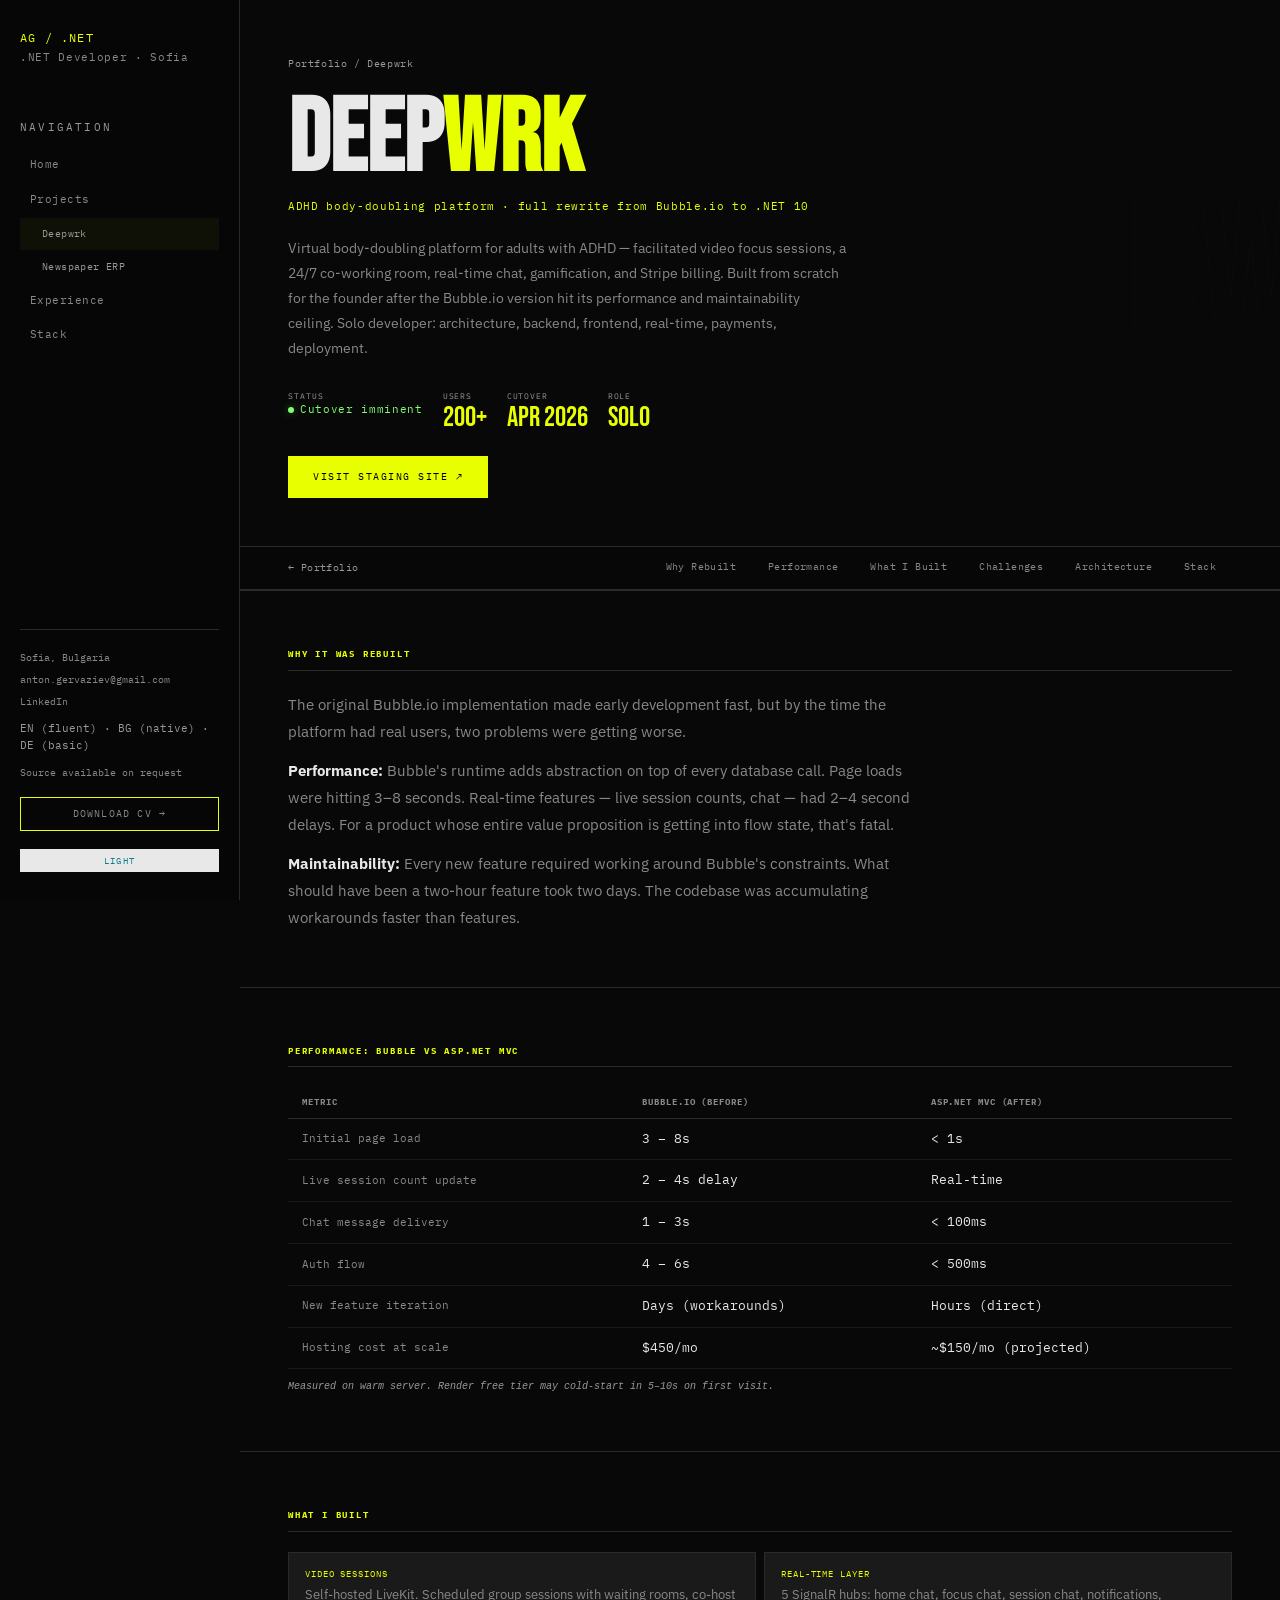
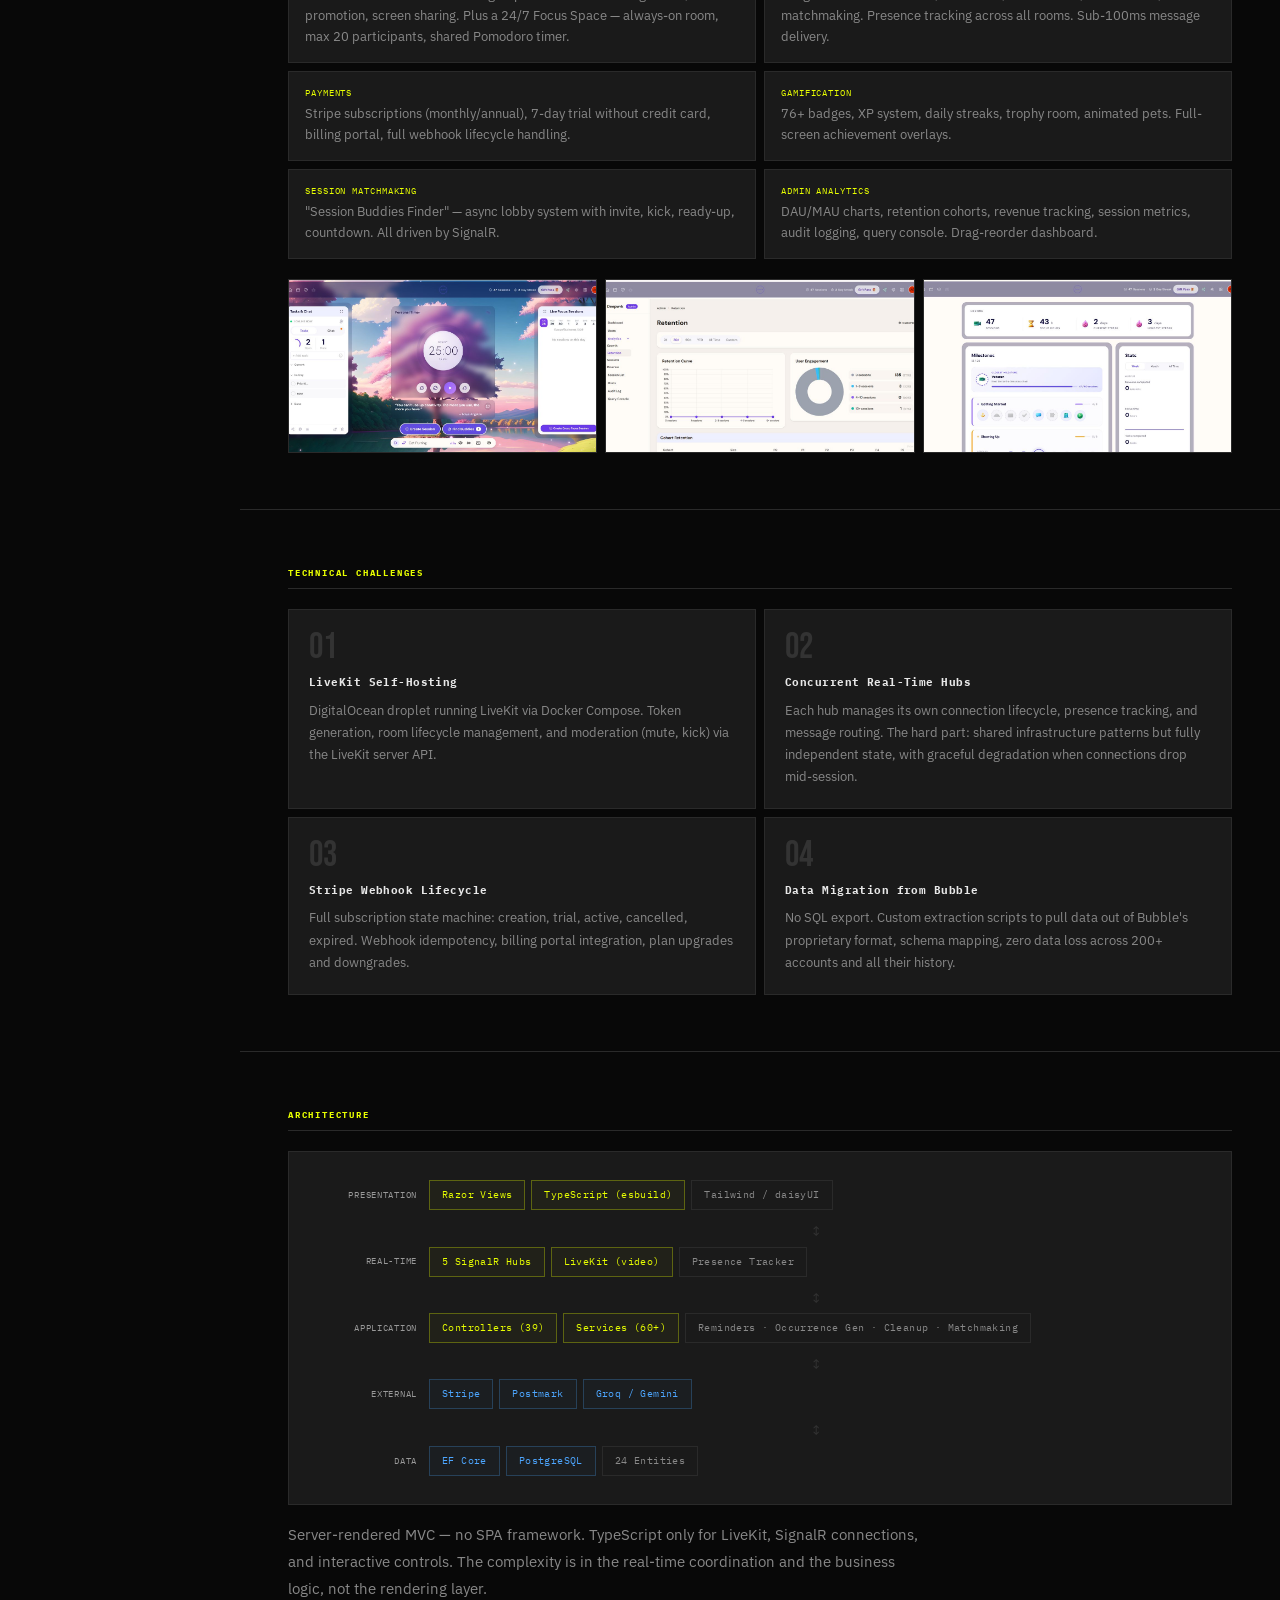
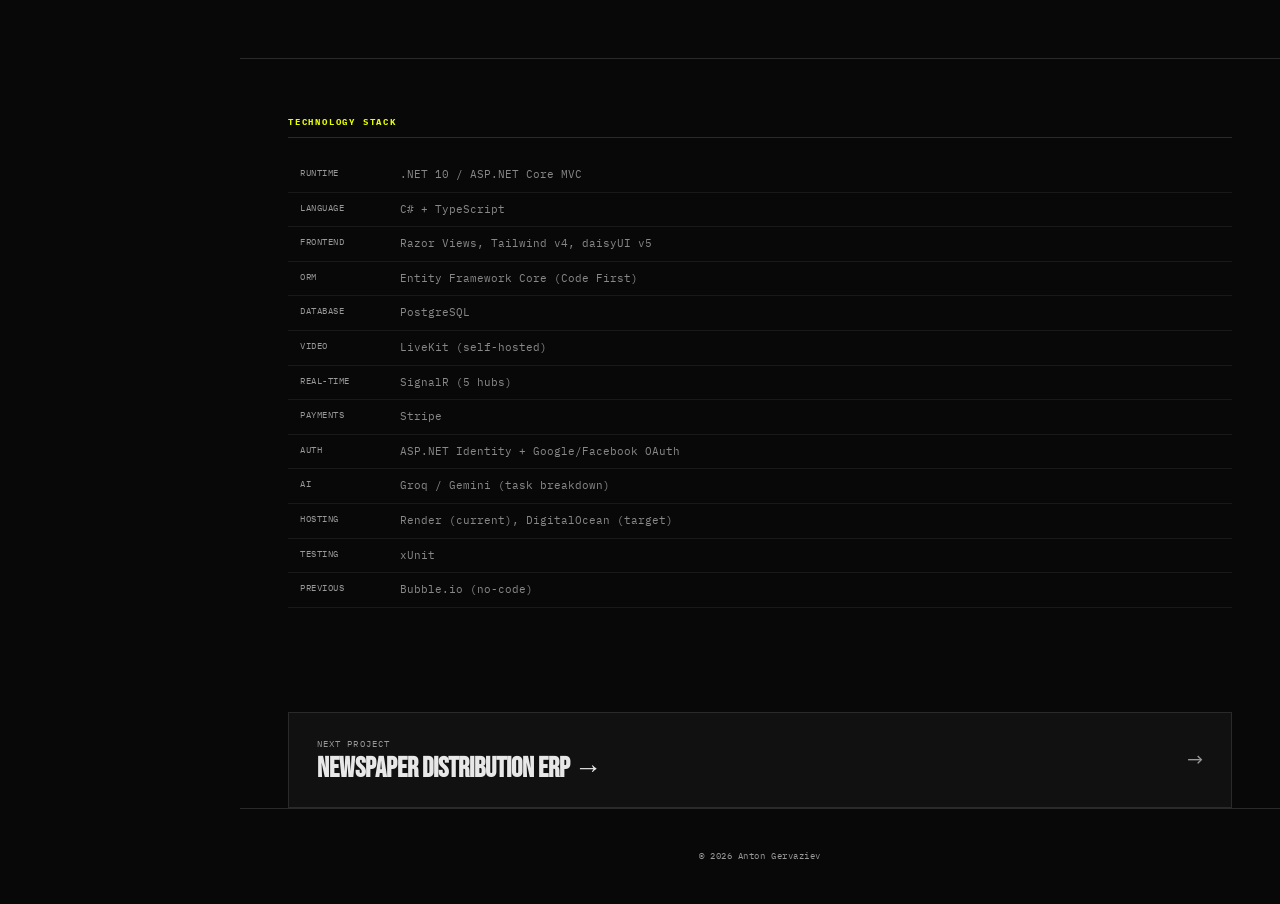
==== commit f5a7580e: "Add project screenshots with lightbox - Add Deepwrk screenshots (home, analytics, gamification) - Ad" ====
--- a/deepwrk.html
+++ b/deepwrk.html
@@ -118,6 +118,11 @@
       <div class="tg-item"><div class="tg-label">Session matchmaking</div><div class="tg-val">"Session Buddies Finder" — async lobby system with invite, kick, ready-up, countdown. All driven by SignalR.</div></div>
       <div class="tg-item"><div class="tg-label">Admin analytics</div><div class="tg-val">DAU/MAU charts, retention cohorts, revenue tracking, session metrics, audit logging, query console. Drag-reorder dashboard.</div></div>
     </div>
+    <div class="gallery" style="margin-top:20px;">
+      <div class="gal-item"><img src="img/dw-home.jpg" alt="Deepwrk home screen with Pomodoro timer, tasks, and focus sessions" loading="lazy"></div>
+      <div class="gal-item"><img src="img/dw-analytics.jpg" alt="Deepwrk admin analytics — retention curves and user engagement" loading="lazy"></div>
+      <div class="gal-item"><img src="img/dw-gamification.jpg" alt="Deepwrk gamification — milestones, badges, and streaks" loading="lazy"></div>
+    </div>
   </section>
 
   <section class="pd-section" id="dw-challenges">
--- a/style.css
+++ b/style.css
@@ -195,8 +195,14 @@
 .gallery{display:grid;grid-template-columns:repeat(3,1fr);gap:8px;margin-top:14px;}
 .gal-item{background:var(--bg3);border:1px solid var(--border);aspect-ratio:16/9;display:flex;align-items:center;justify-content:center;overflow:hidden;transition:border-color .2s;}
 .gal-item:hover{border-color:var(--accent);}
+.gal-item{cursor:pointer;}
 .gal-item img{width:100%;height:100%;object-fit:cover;}
 .gal-ph{text-align:center;font-family:var(--mono);font-size:9px;color:var(--muted);opacity:.4;}
+
+/* Lightbox */
+.lightbox{display:none;position:fixed;inset:0;background:rgba(0,0,0,.9);z-index:9999;cursor:pointer;align-items:center;justify-content:center;padding:24px;}
+.lightbox.open{display:flex;}
+.lightbox img{max-width:100%;max-height:100%;object-fit:contain;}
 
 /* Live preview */
 .preview-box{background:var(--bg3);border:1px solid var(--border);overflow:hidden;margin-top:14px;}
